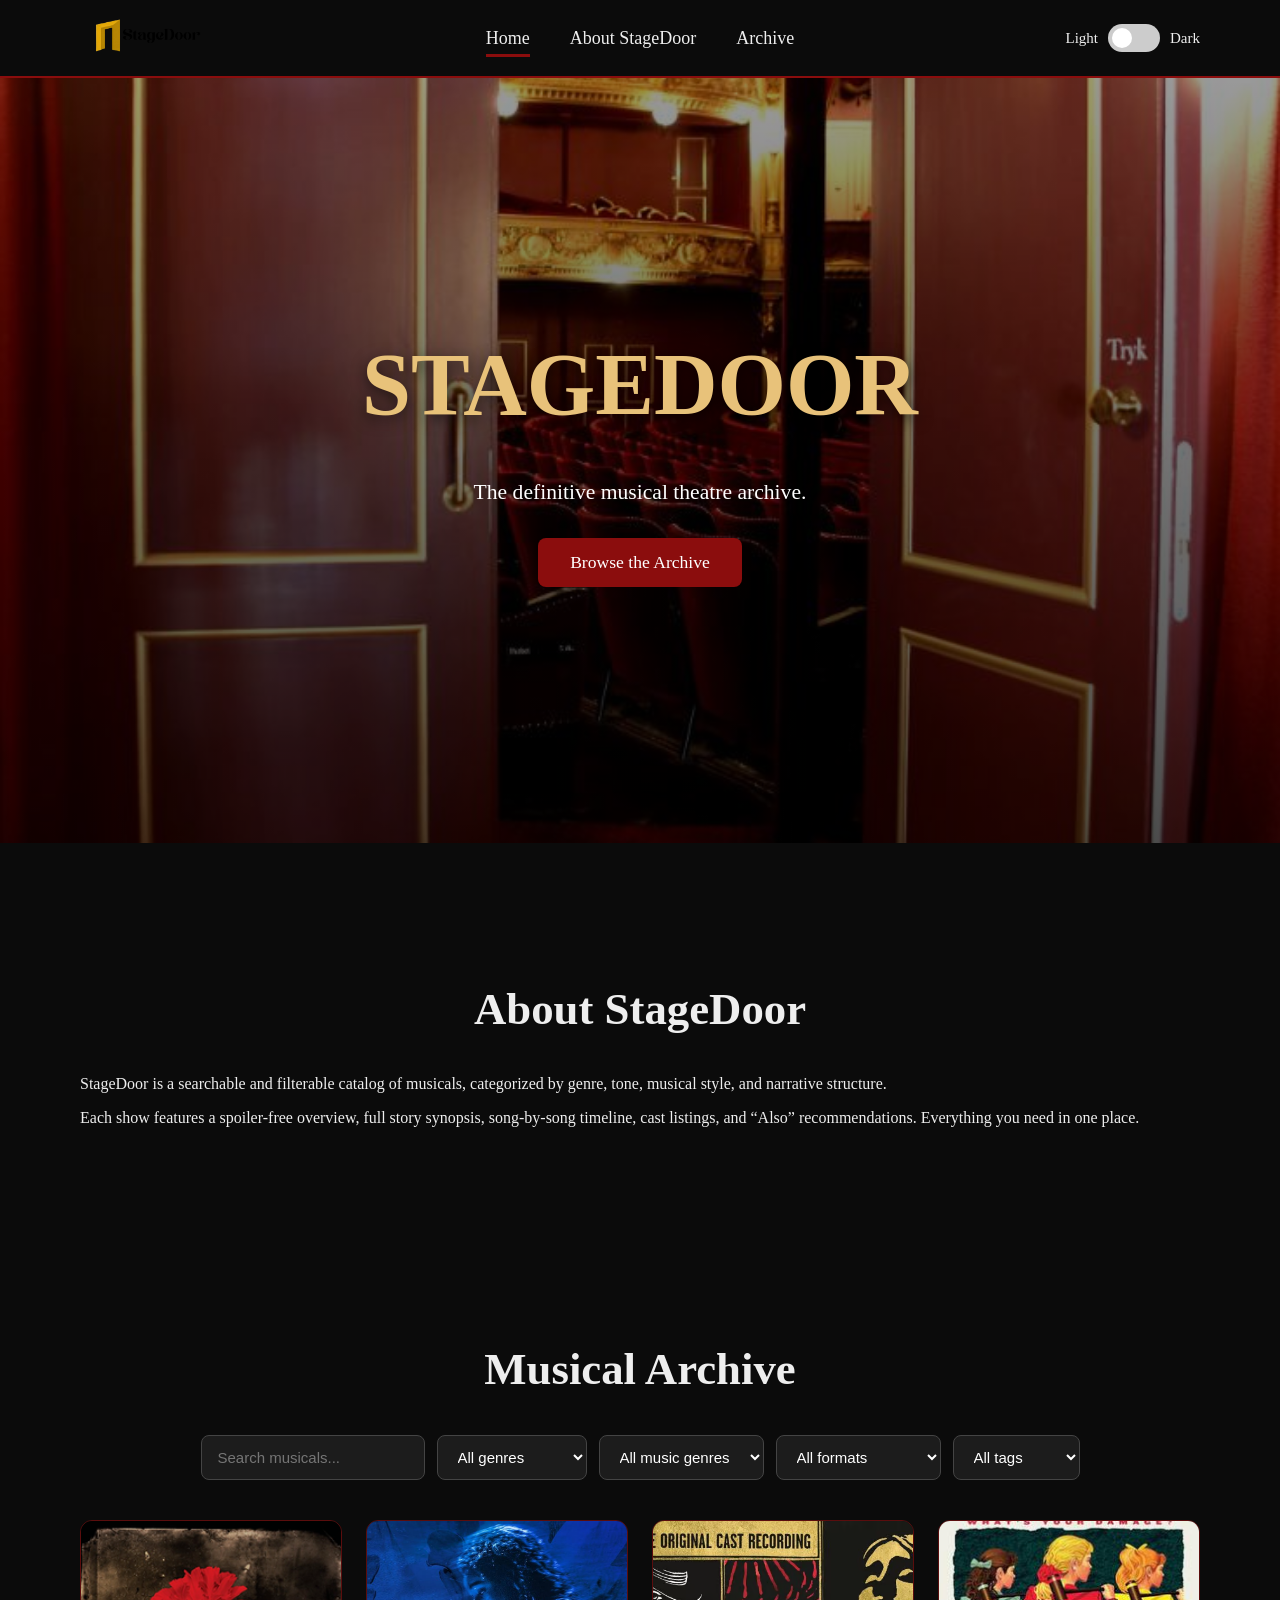
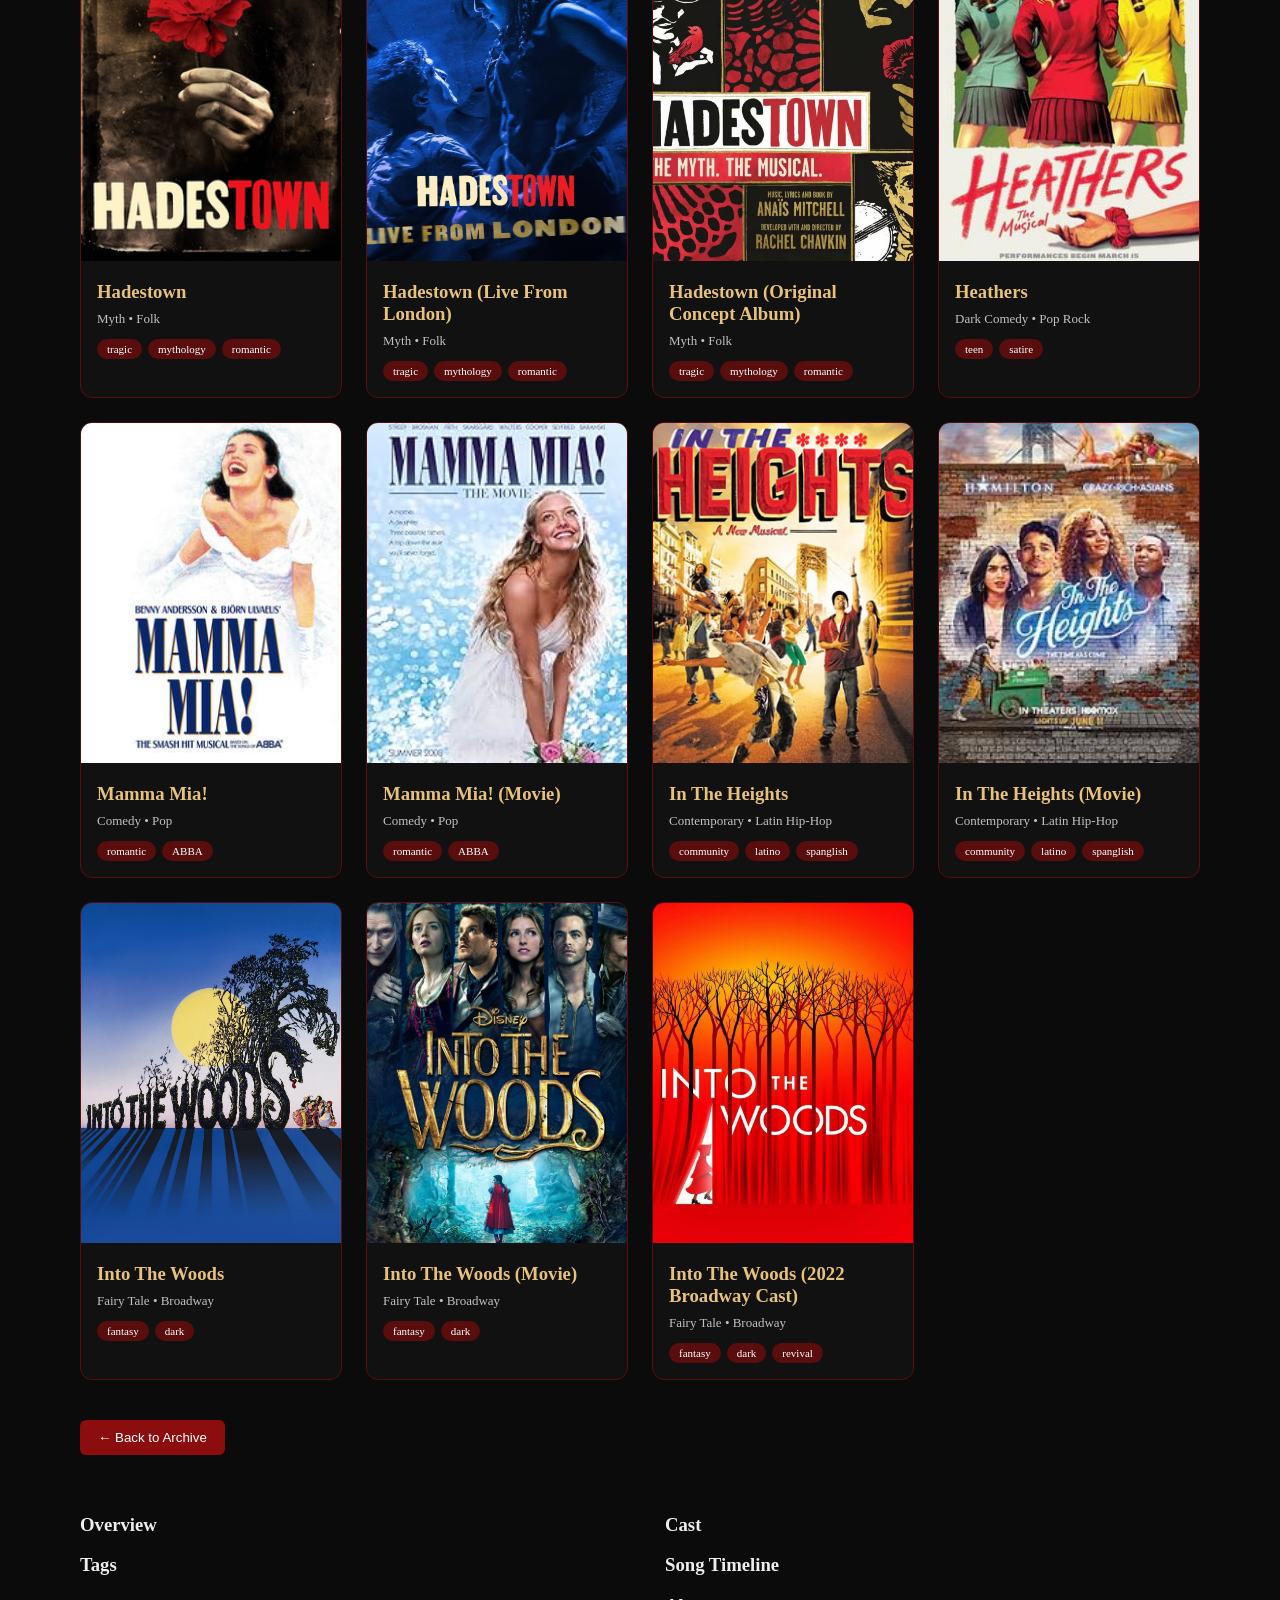
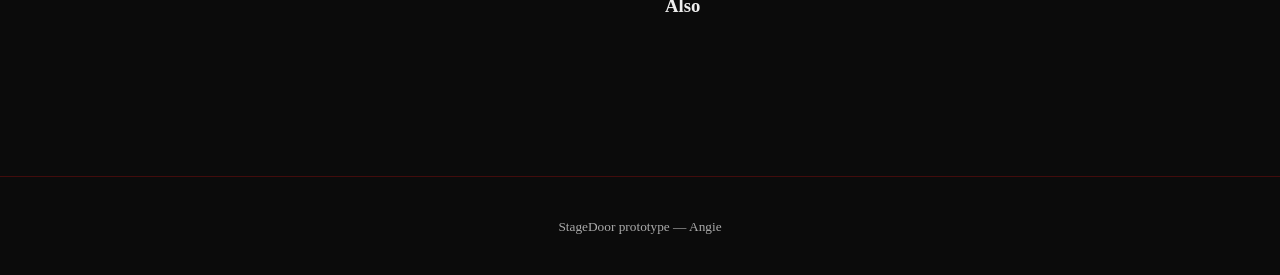
==== index.html @ 5962460b "tweak" ====
<!doctype html>
<html lang="en">
<head>
    <meta charset="utf-8">
    <meta name="viewport" content="width=device-width, initial-scale=1">
    <title>StageDoor</title>
    <link rel="stylesheet" href="style.css">
</head>
<body class="dark">

    <!-- HEADER / NAV -->
    <header class="header">
        <div class="header-content">
            <!-- Logo -->
            <a href="#home" class="logo-link">
                <img src="images/StageDoorLogo.png" alt="StageDoor Logo" class="logo">
            </a>

            <!-- Navigation -->
            <nav class="nav">
                <a href="#home" class="nav-link active">Home</a>
                <a href="#about" class="nav-link">About StageDoor</a>
                <a href="#archive" class="nav-link">Archive</a>
            </nav>

            <!-- Theme Toggle -->
            <div class="theme-toggle">
                <span class="toggle-label">Light</span>
                <label class="switch">
                    <input type="checkbox" id="theme-toggle" aria-label="Toggle dark mode">
                    <span class="slider"></span>
                </label>
                <span class="toggle-label">Dark</span>
            </div>
        </div>
    </header>

    <main>
        <!-- HOME / HERO -->
        <section id="home" class="hero">
            <div class="hero-bg">
                <img src="images/StageDoorImage4.jpg" alt="Theatre entrance" class="hero-image">
                <div class="hero-overlay">
                    <h1 class="hero-title">STAGEDOOR</h1>
                    <p class="hero-subtitle">
                        The definitive musical theatre archive.
                    </p>
                    <a href="#archive" class="btn-primary">Browse the Archive</a>
                </div>
            </div>
        </section>

        <!-- ABOUT -->
        <section id="about" class="about-section">
            <div class="container">
                <h2 class="section-title">About StageDoor</h2>
                <div class="about-content">
                    <p>StageDoor is a searchable and filterable catalog of musicals, categorized by genre, tone, musical style, and narrative structure.</p>
                    <p>Each show features a spoiler-free overview, full story synopsis, song-by-song timeline, cast listings, and “Also” recommendations. Everything you need in one place.</p>
                </div>
            </div>
        </section>

        <!-- ARCHIVE -->
        <section id="archive" class="archive-section">
            <div class="container">
                <h2 class="section-title">Musical Archive</h2>

                <section class="controls">
                    <input id="search" type="search" placeholder="Search musicals...">
                    <select id="genre"><option value="">All genres</option></select>
                    <select id="musicGenre"><option value="">All music genres</option></select>
                    <select id="format"><option value="">All formats</option></select>
                    <select id="tag"><option value="">All tags</option></select>
                </section>

                <div class="catalog-container">
                    <section class="grid" id="grid"></section>

                    <!-- Detail View -->
                    <section class="detail hidden" id="detail">
                        <button id="back" class="back-btn">← Back to Archive</button>
                        <h2 id="d-title"></h2>
                        <p class="tagline" id="d-tagline"></p>

                        <div class="two-col">
                            <div>
                                <h3>Overview</h3>
                                <p id="d-overview"></p>
                                <h3>Tags</h3>
                                <ul id="d-tags" class="tag-list"></ul>
                            </div>
                            <div>
                                <h3>Cast</h3>
                                <ul id="d-cast" class="cast-list"></ul>
                                <h3>Song Timeline</h3>
                                <ol id="d-songs" class="song-list"></ol>
                                <h3>Also</h3>
                                <div id="also" class="also"></div>
                            </div>
                        </div>
                    </section>
                </div>
            </div>
        </section>
    </main>

    <footer class="footer">
        <div class="container">
            <small>StageDoor prototype — Angie</small>
        </div>
    </footer>

    <script src="app.js"></script>
</body>
</html>
---- style.css ----
* {
  box-sizing: border-box;
}

body {
  margin: 0;
  font-family: Georgia, serif;
  transition: background 0.4s ease, color 0.4s ease;
}

/* ===================== THEMES ===================== */
body.dark {
  background: #0b0b0b;
  color: #eee;
}

body.light {
  background: #efe7c9;     /* your pale yellow */
  color: #111;
}

/* ===================== HEADER ===================== */
.header {
  position: sticky;
  top: 0;
  z-index: 1000;
  background: inherit;
  border-bottom: 2px solid #8b0d0d;
}

.header-content {
  max-width: 1200px;
  margin: 0 auto;
  padding: 15px 40px;
  display: flex;
  align-items: center;
  justify-content: space-between;
}

.logo {
  height: 42px;
  width: auto;
}

.nav {
  display: flex;
  gap: 40px;
}

.nav-link {
  text-decoration: none;
  color: inherit;
  font-size: 18px;
  position: relative;
  padding: 8px 0;
}

.nav-link.active::after {
  content: "";
  position: absolute;
  left: 0;
  bottom: 0;
  width: 100%;
  height: 3px;
  background: #8b0d0d;   /* red accent */
}

.theme-toggle {
  display: flex;
  align-items: center;
  gap: 10px;
  font-size: 15px;
}

.switch {
  position: relative;
  display: inline-block;
  width: 52px;
  height: 28px;
}

.switch input {
  opacity: 0;
  width: 0;
  height: 0;
}

.slider {
  position: absolute;
  cursor: pointer;
  top: 0;
  left: 0;
  right: 0;
  bottom: 0;
  background: #ccc;
  transition: .4s;
  border-radius: 34px;
}

.slider:before {
  position: absolute;
  content: "";
  height: 20px;
  width: 20px;
  left: 4px;
  bottom: 4px;
  background: white;
  transition: .4s;
  border-radius: 50%;
}

input:checked + .slider {
  background: #8b0d0d;
}

input:checked + .slider:before {
  transform: translateX(24px);
}

/* ===================== HERO ===================== */
.hero {
  position: relative;
  height: 85vh;
  min-height: 600px;
  overflow: hidden;
}

.hero-bg {
  position: absolute;
  inset: 0;
}

.hero-image {
  width: 100%;
  height: 100%;
  object-fit: cover;
}

.hero-overlay {
  position: absolute;
  inset: 0;
  background: linear-gradient(rgba(0,0,0,0.4), rgba(0,0,0,0.7));
  display: flex;
  flex-direction: column;
  justify-content: center;
  align-items: center;
  text-align: center;
  color: white;
  padding: 0 20px;
}

.hero-title {
  font-size: 5.5rem;
  margin: 0 0 20px 0;
  color: #e8c27a;
  text-shadow: 0 4px 15px rgba(0,0,0,0.6);
}

.hero-subtitle {
  font-size: 1.35rem;
  max-width: 700px;
  line-height: 1.5;
  margin-bottom: 30px;
}

.btn-primary {
  background: #8b0d0d;
  color: white;
  padding: 14px 32px;
  border-radius: 8px;
  text-decoration: none;
  font-size: 1.1rem;
  transition: all 0.3s;
}

.btn-primary:hover {
  background: #b81a1a;
  transform: translateY(-3px);
}

/* ===================== SECTIONS ===================== */
.container {
  max-width: 1200px;
  margin: 0 auto;
  padding: 0 40px;
}

.section-title {
  font-size: 2.8rem;
  margin: 60px 0 40px;
  text-align: center;
  color: inherit;
}

.about-section {
  padding: 80px 0;
  background: inherit;
}

.archive-section {
  padding: 60px 0;
}

/* Controls */
.controls {
  display: flex;
  flex-wrap: wrap;
  gap: 12px;
  margin-bottom: 40px;
  justify-content: center;
}

.controls input,
.controls select {
  padding: 12px 16px;
  border-radius: 8px;
  border: 1px solid #555;
  font-size: 15px;
}

body.light .controls input,
body.light .controls select {
  background: white;
  color: black;
  border-color: #aaa;
}

body.dark .controls input,
body.dark .controls select {
  background: #1c1c1c;
  color: white;
  border-color: #444;
}

/* Grid & Cards */
.grid {
  display: grid;
  grid-template-columns: repeat(auto-fill, minmax(260px, 1fr));
  gap: 24px;
}

.card {
  background: #111;
  border-radius: 12px;
  overflow: hidden;
  cursor: pointer;
  transition: transform 0.25s, box-shadow 0.25s;
  border: 1px solid #5a0d0d;
}

body.light .card {
  background: white;
  border-color: #d4c4a0;
}

.card:hover {
  transform: translateY(-8px);
  box-shadow: 0 12px 30px rgba(0,0,0,0.3);
}

.poster {
  width: 100%;
  height: 340px;
  object-fit: cover;
}

.cardinfo {
  padding: 16px;
}

.cardinfo h3 {
  margin: 0 0 8px 0;
  color: inherit;
}

body.dark .cardinfo h3 { color: #e8c27a; }
body.light .cardinfo h3 { color: #8b0d0d; }

.meta {
  font-size: 13px;
  opacity: 0.8;
  margin: 0 0 12px 0;
}

.pillrow {
  display: flex;
  flex-wrap: wrap;
  gap: 6px;
}

.pill {
  font-size: 11px;
  padding: 4px 10px;
  border-radius: 999px;
  background: #5a0d0d;
  color: #fff;
}

/* Detail View */
.detail {
  margin-top: 40px;
}

.back-btn {
  background: #8b0d0d;
  color: white;
  border: none;
  padding: 10px 18px;
  border-radius: 6px;
  cursor: pointer;
  margin-bottom: 20px;
}

.two-col {
  display: grid;
  grid-template-columns: 1fr 1fr;
  gap: 50px;
}

.tag-list, .cast-list, .song-list {
  padding-left: 20px;
}

.also {
  display: flex;
  flex-wrap: wrap;
  gap: 20px;
  margin-top: 15px;
}

.alsoCard {
  width: 140px;
  text-align: center;
  cursor: pointer;
}

.alsoCard img {
  width: 100%;
  height: 200px;
  object-fit: cover;
  border-radius: 8px;
  border: 2px solid #8b0d0d;
}

/* Footer */
.footer {
  text-align: center;
  padding: 40px 20px;
  opacity: 0.7;
  border-top: 1px solid #5a0d0d;
  margin-top: 80px;
}

@media (max-width: 900px) {
  .two-col { grid-template-columns: 1fr; }
  .hero-title { font-size: 3.8rem; }
}
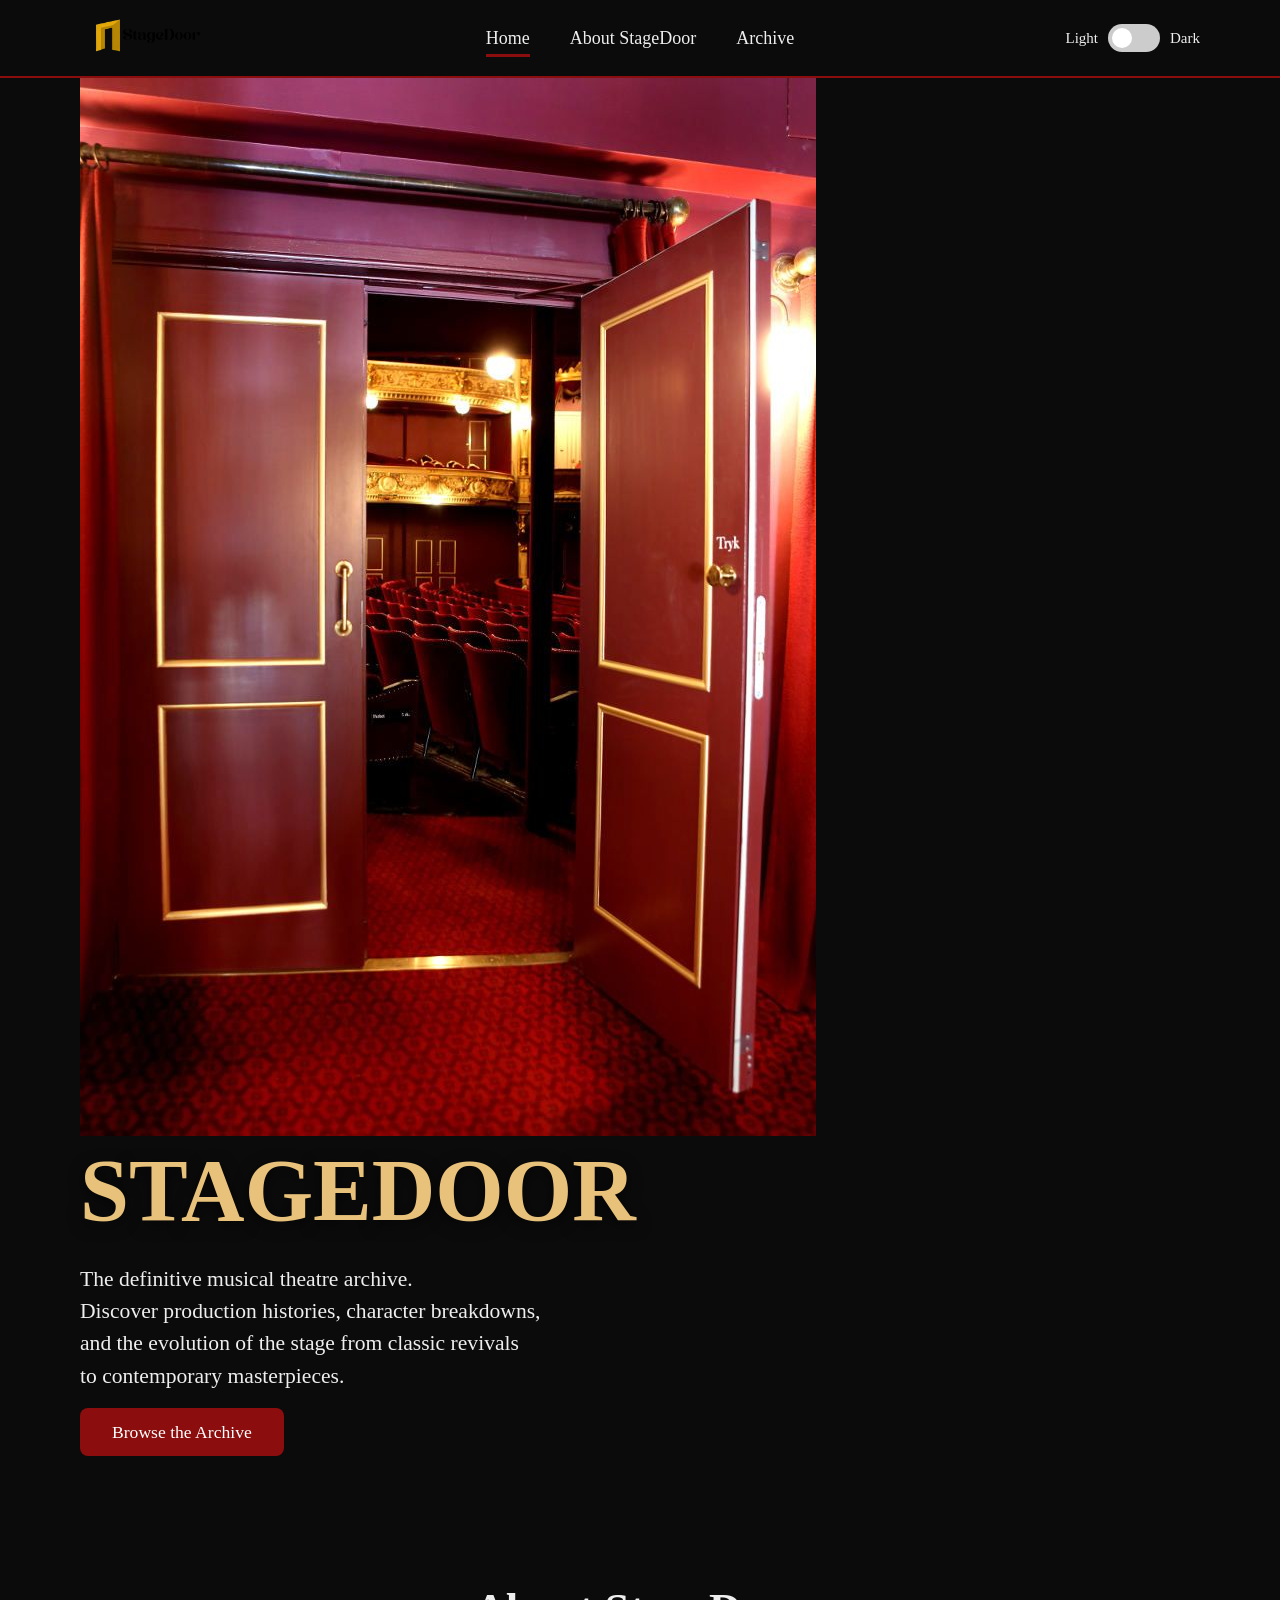
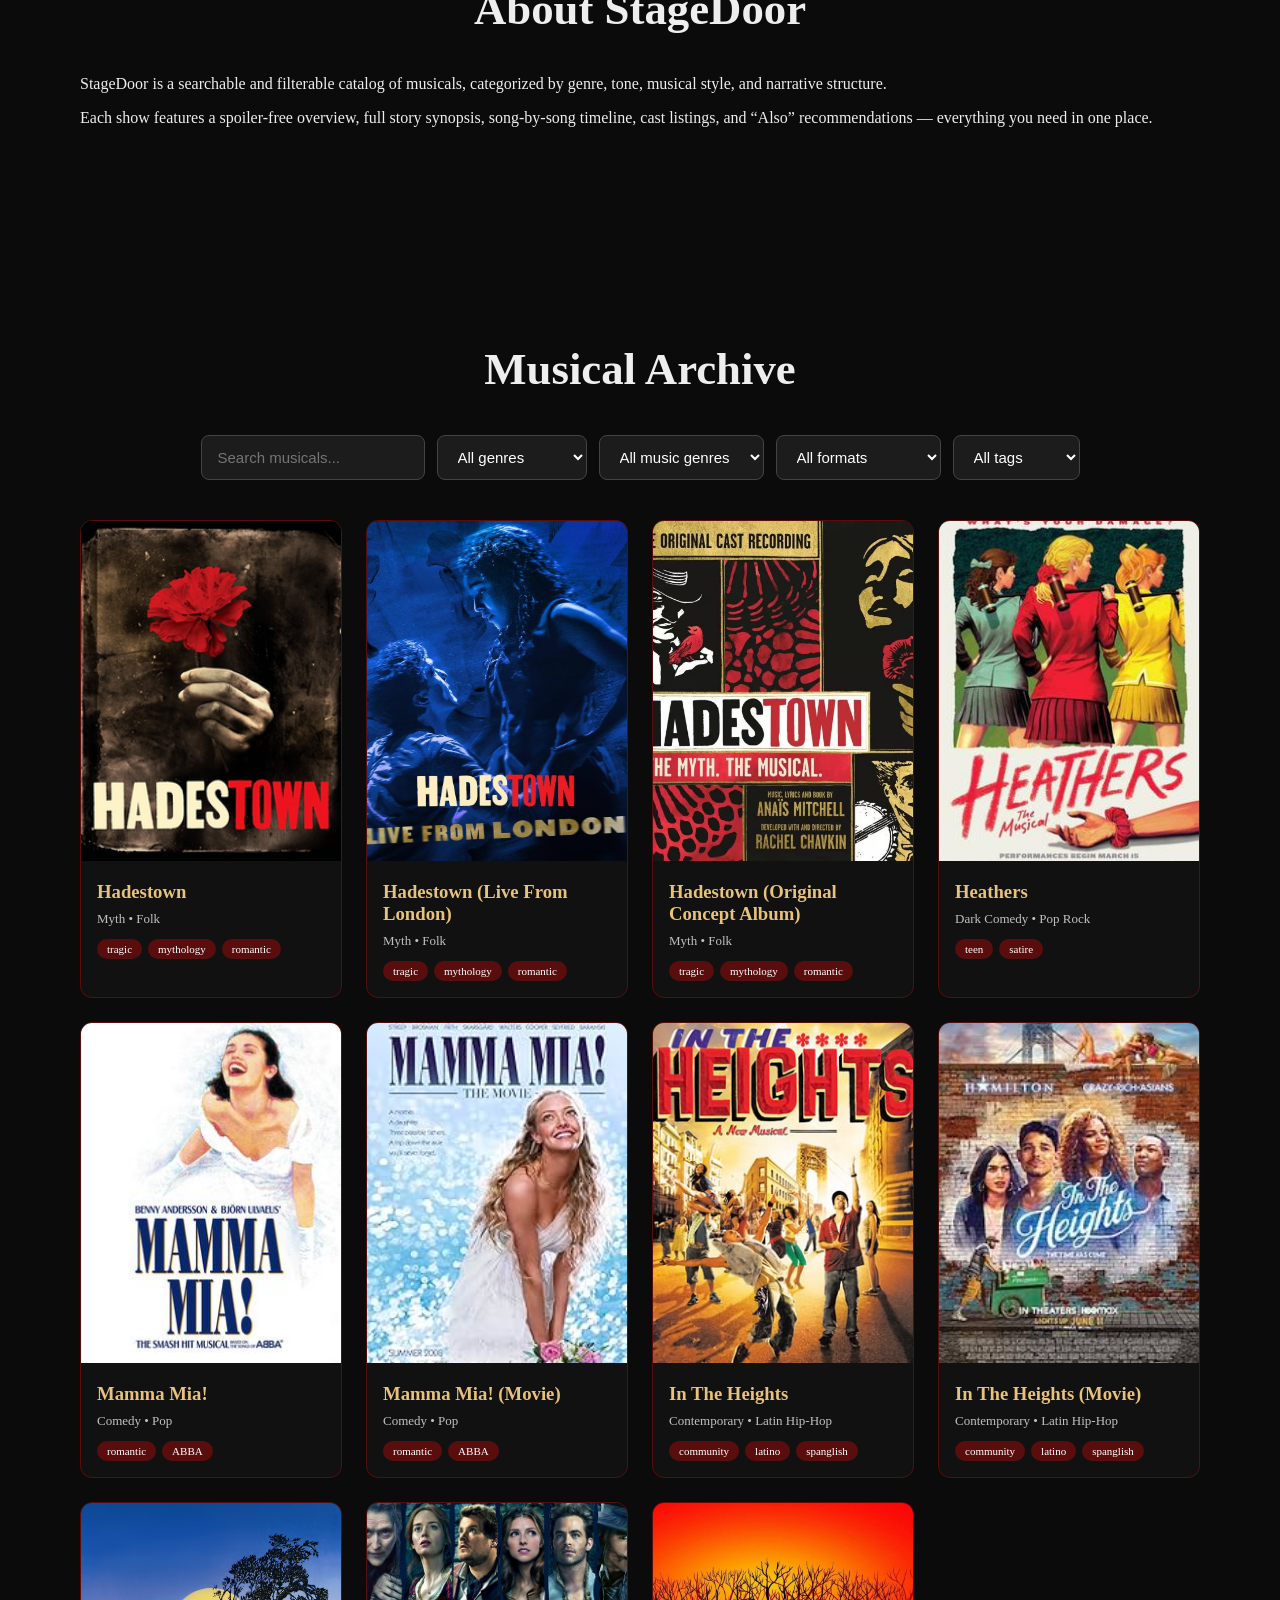
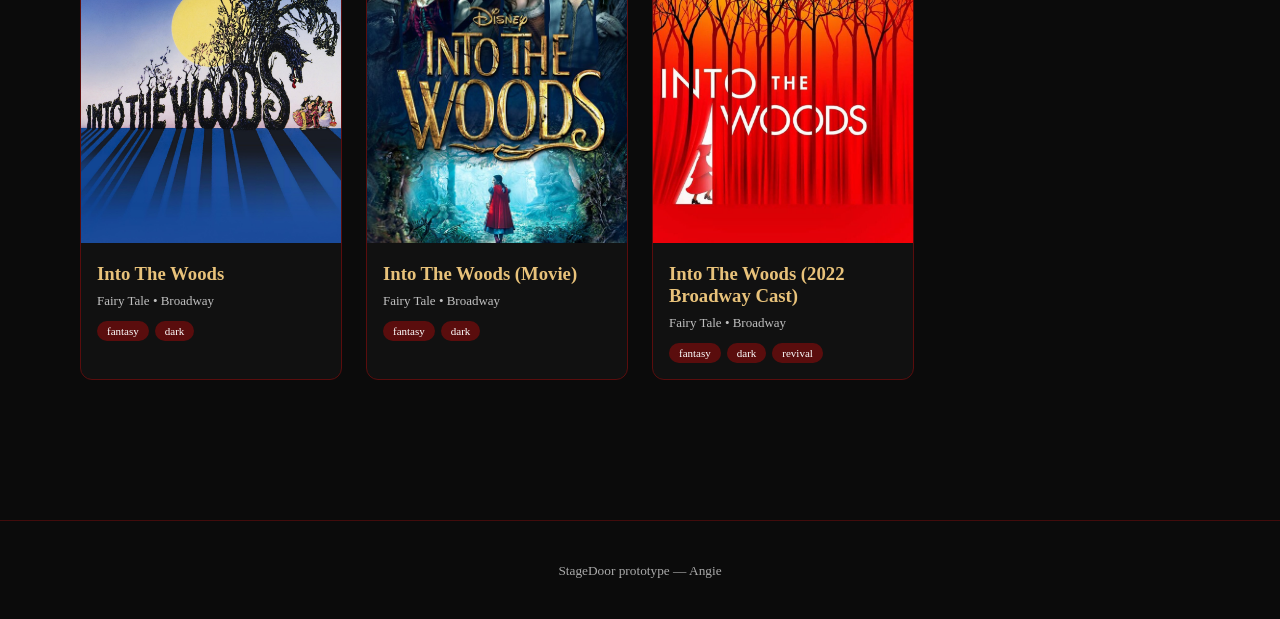
==== commit d35920a9: "fixed index by making the detail page a separate file rather than imbedded" ====
--- a/index.html
+++ b/index.html
@@ -8,26 +8,23 @@
 </head>
 <body class="dark">
 
-    <!-- HEADER / NAV -->
+    <!-- HEADER -->
     <header class="header">
         <div class="header-content">
-            <!-- Logo -->
-            <a href="#home" class="logo-link">
+            <a href="index.html" class="logo-link">
                 <img src="images/StageDoorLogo.png" alt="StageDoor Logo" class="logo">
             </a>
 
-            <!-- Navigation -->
             <nav class="nav">
-                <a href="#home" class="nav-link active">Home</a>
+                <a href="index.html" class="nav-link active">Home</a>
                 <a href="#about" class="nav-link">About StageDoor</a>
                 <a href="#archive" class="nav-link">Archive</a>
             </nav>
 
-            <!-- Theme Toggle -->
             <div class="theme-toggle">
                 <span class="toggle-label">Light</span>
                 <label class="switch">
-                    <input type="checkbox" id="theme-toggle" aria-label="Toggle dark mode">
+                    <input type="checkbox" id="theme-toggle">
                     <span class="slider"></span>
                 </label>
                 <span class="toggle-label">Dark</span>
@@ -36,14 +33,22 @@
     </header>
 
     <main>
-        <!-- HOME / HERO -->
-        <section id="home" class="hero">
-            <div class="hero-bg">
-                <img src="images/StageDoorImage4.jpg" alt="Theatre entrance" class="hero-image">
-                <div class="hero-overlay">
+        <!-- HOME - Side-by-side like your screenshot -->
+        <section id="home" class="home-section">
+            <div class="container home-grid">
+                <!-- Left: Image -->
+                <div class="home-image">
+                    <img src="images/StageDoorImage4.jpg" alt="Theatre entrance">
+                </div>
+
+                <!-- Right: Text -->
+                <div class="home-text">
                     <h1 class="hero-title">STAGEDOOR</h1>
                     <p class="hero-subtitle">
-                        The definitive musical theatre archive.
+                        The definitive musical theatre archive.<br>
+                        Discover production histories, character breakdowns,<br>
+                        and the evolution of the stage from classic revivals<br>
+                        to contemporary masterpieces.
                     </p>
                     <a href="#archive" class="btn-primary">Browse the Archive</a>
                 </div>
@@ -56,7 +61,7 @@
                 <h2 class="section-title">About StageDoor</h2>
                 <div class="about-content">
                     <p>StageDoor is a searchable and filterable catalog of musicals, categorized by genre, tone, musical style, and narrative structure.</p>
-                    <p>Each show features a spoiler-free overview, full story synopsis, song-by-song timeline, cast listings, and “Also” recommendations. Everything you need in one place.</p>
+                    <p>Each show features a spoiler-free overview, full story synopsis, song-by-song timeline, cast listings, and “Also” recommendations — everything you need in one place.</p>
                 </div>
             </div>
         </section>
@@ -74,33 +79,7 @@
                     <select id="tag"><option value="">All tags</option></select>
                 </section>
 
-                <div class="catalog-container">
-                    <section class="grid" id="grid"></section>
-
-                    <!-- Detail View -->
-                    <section class="detail hidden" id="detail">
-                        <button id="back" class="back-btn">← Back to Archive</button>
-                        <h2 id="d-title"></h2>
-                        <p class="tagline" id="d-tagline"></p>
-
-                        <div class="two-col">
-                            <div>
-                                <h3>Overview</h3>
-                                <p id="d-overview"></p>
-                                <h3>Tags</h3>
-                                <ul id="d-tags" class="tag-list"></ul>
-                            </div>
-                            <div>
-                                <h3>Cast</h3>
-                                <ul id="d-cast" class="cast-list"></ul>
-                                <h3>Song Timeline</h3>
-                                <ol id="d-songs" class="song-list"></ol>
-                                <h3>Also</h3>
-                                <div id="also" class="also"></div>
-                            </div>
-                        </div>
-                    </section>
-                </div>
+                <section class="grid" id="grid"></section>
             </div>
         </section>
     </main>
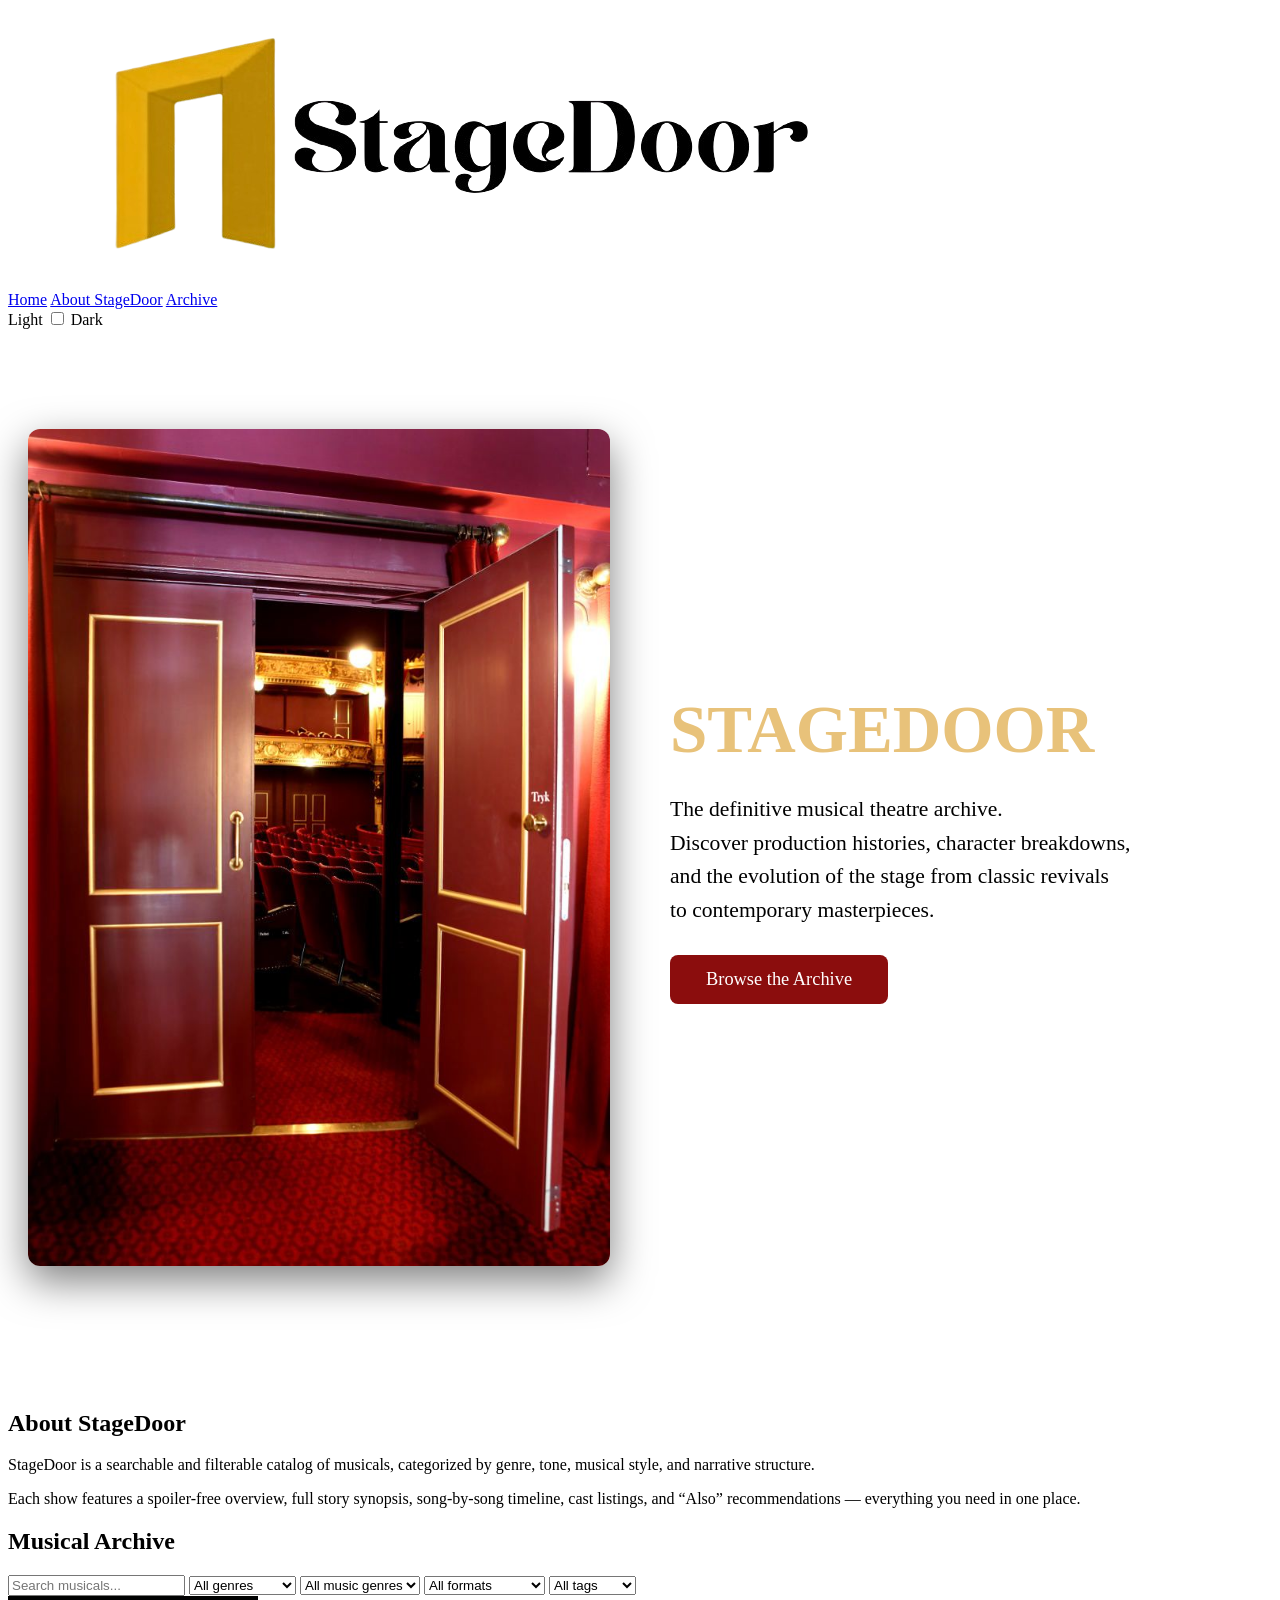
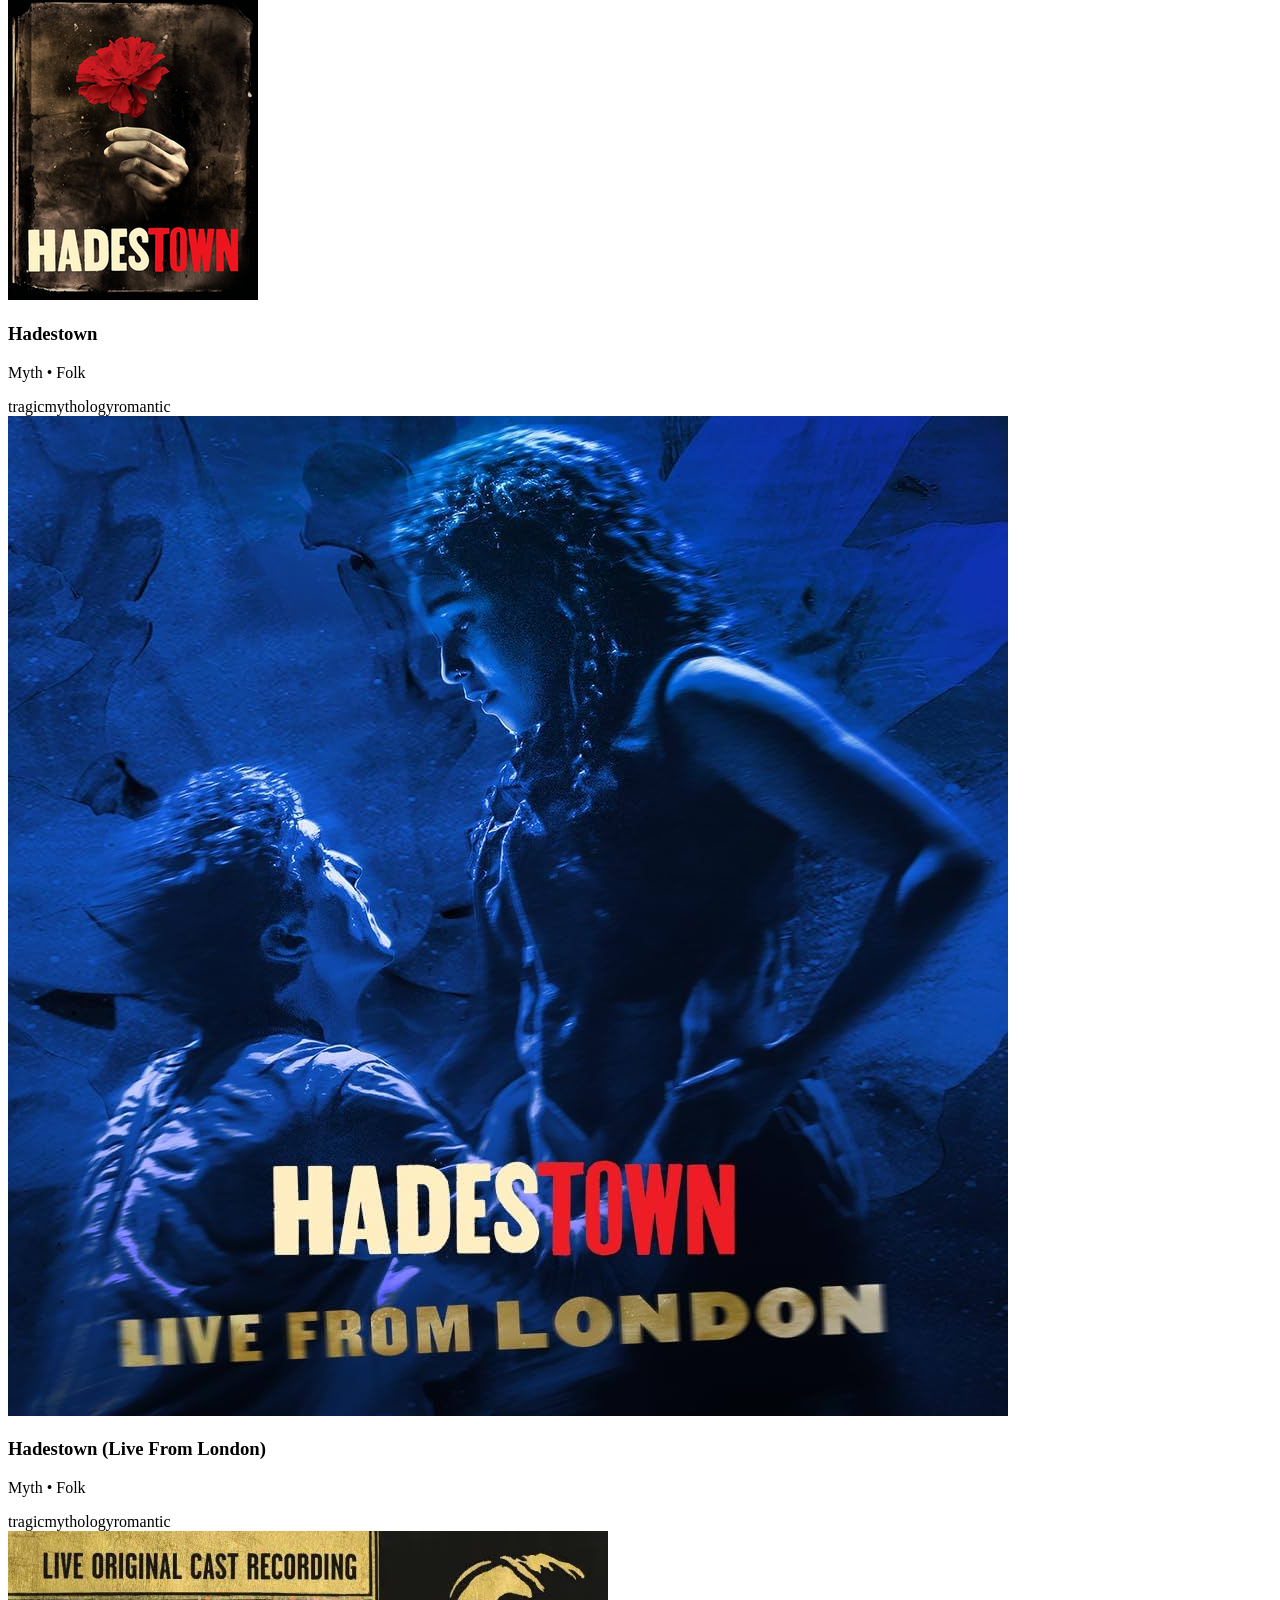
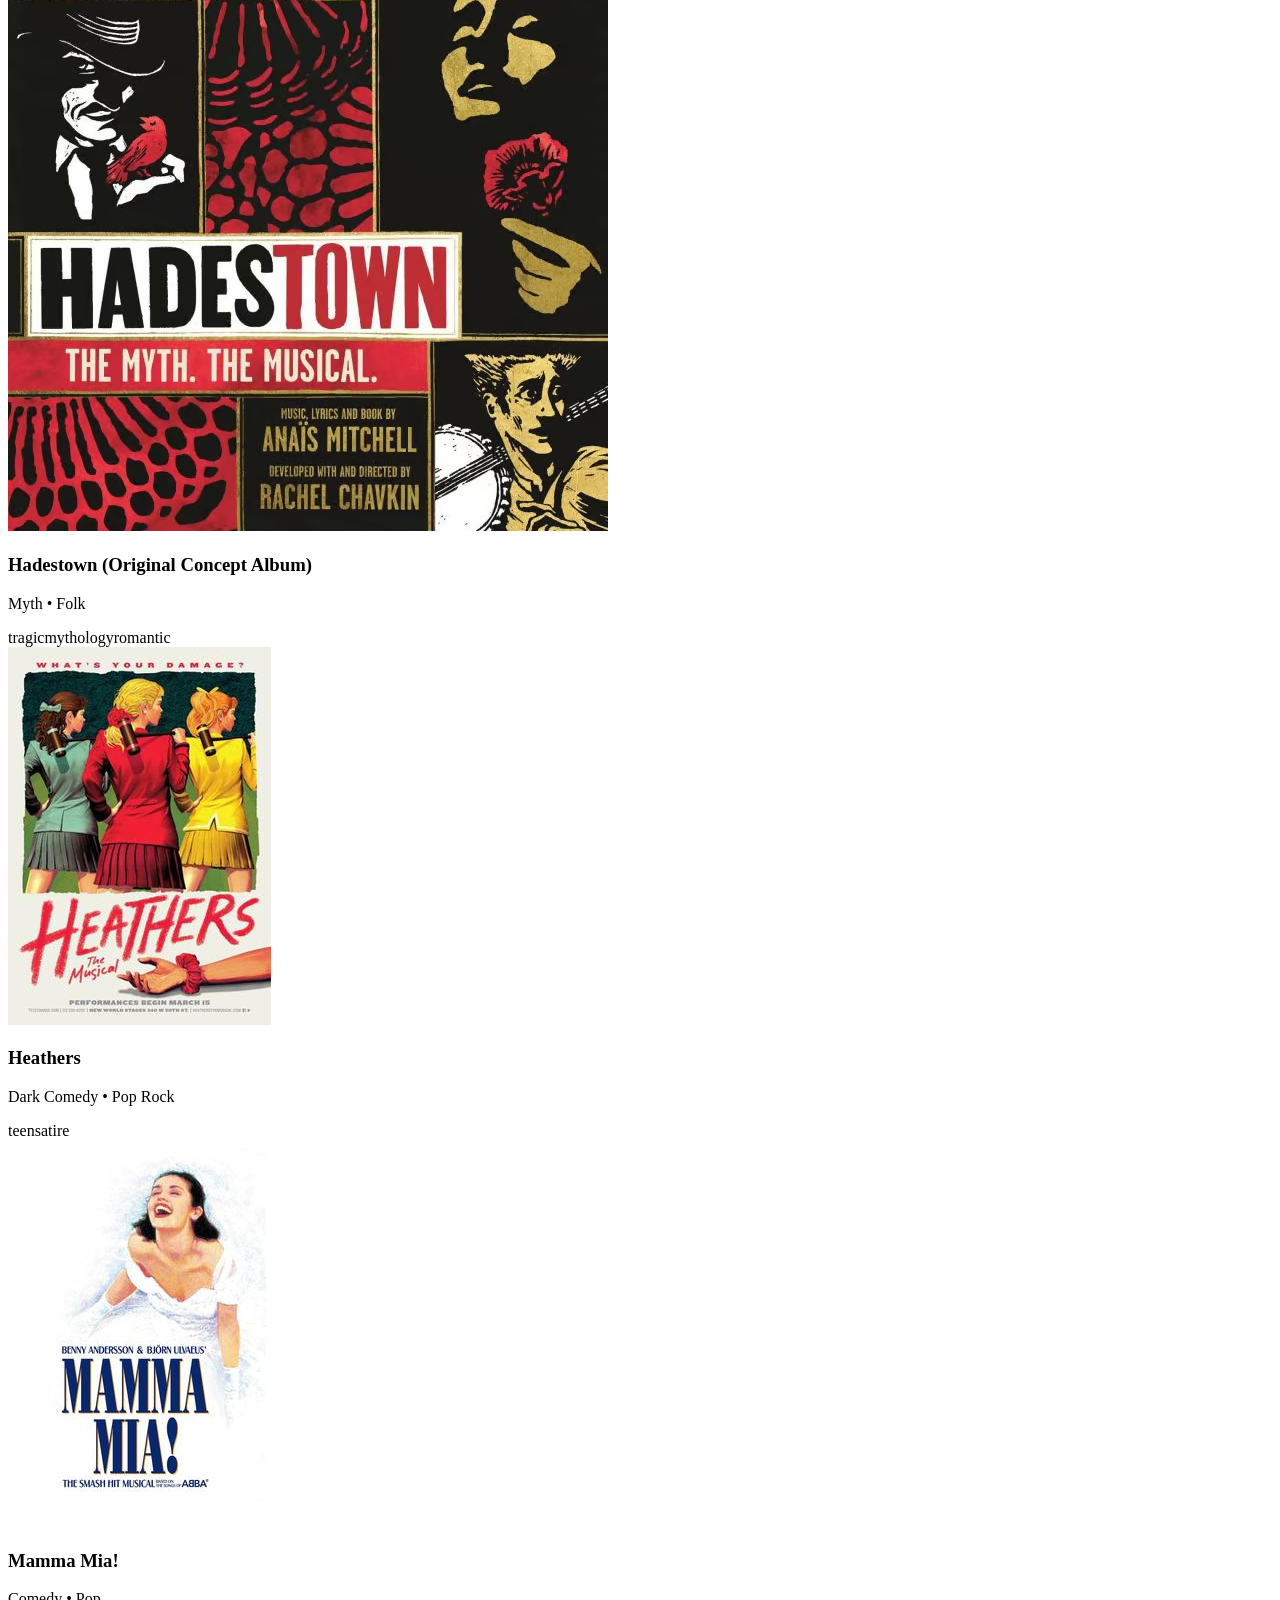
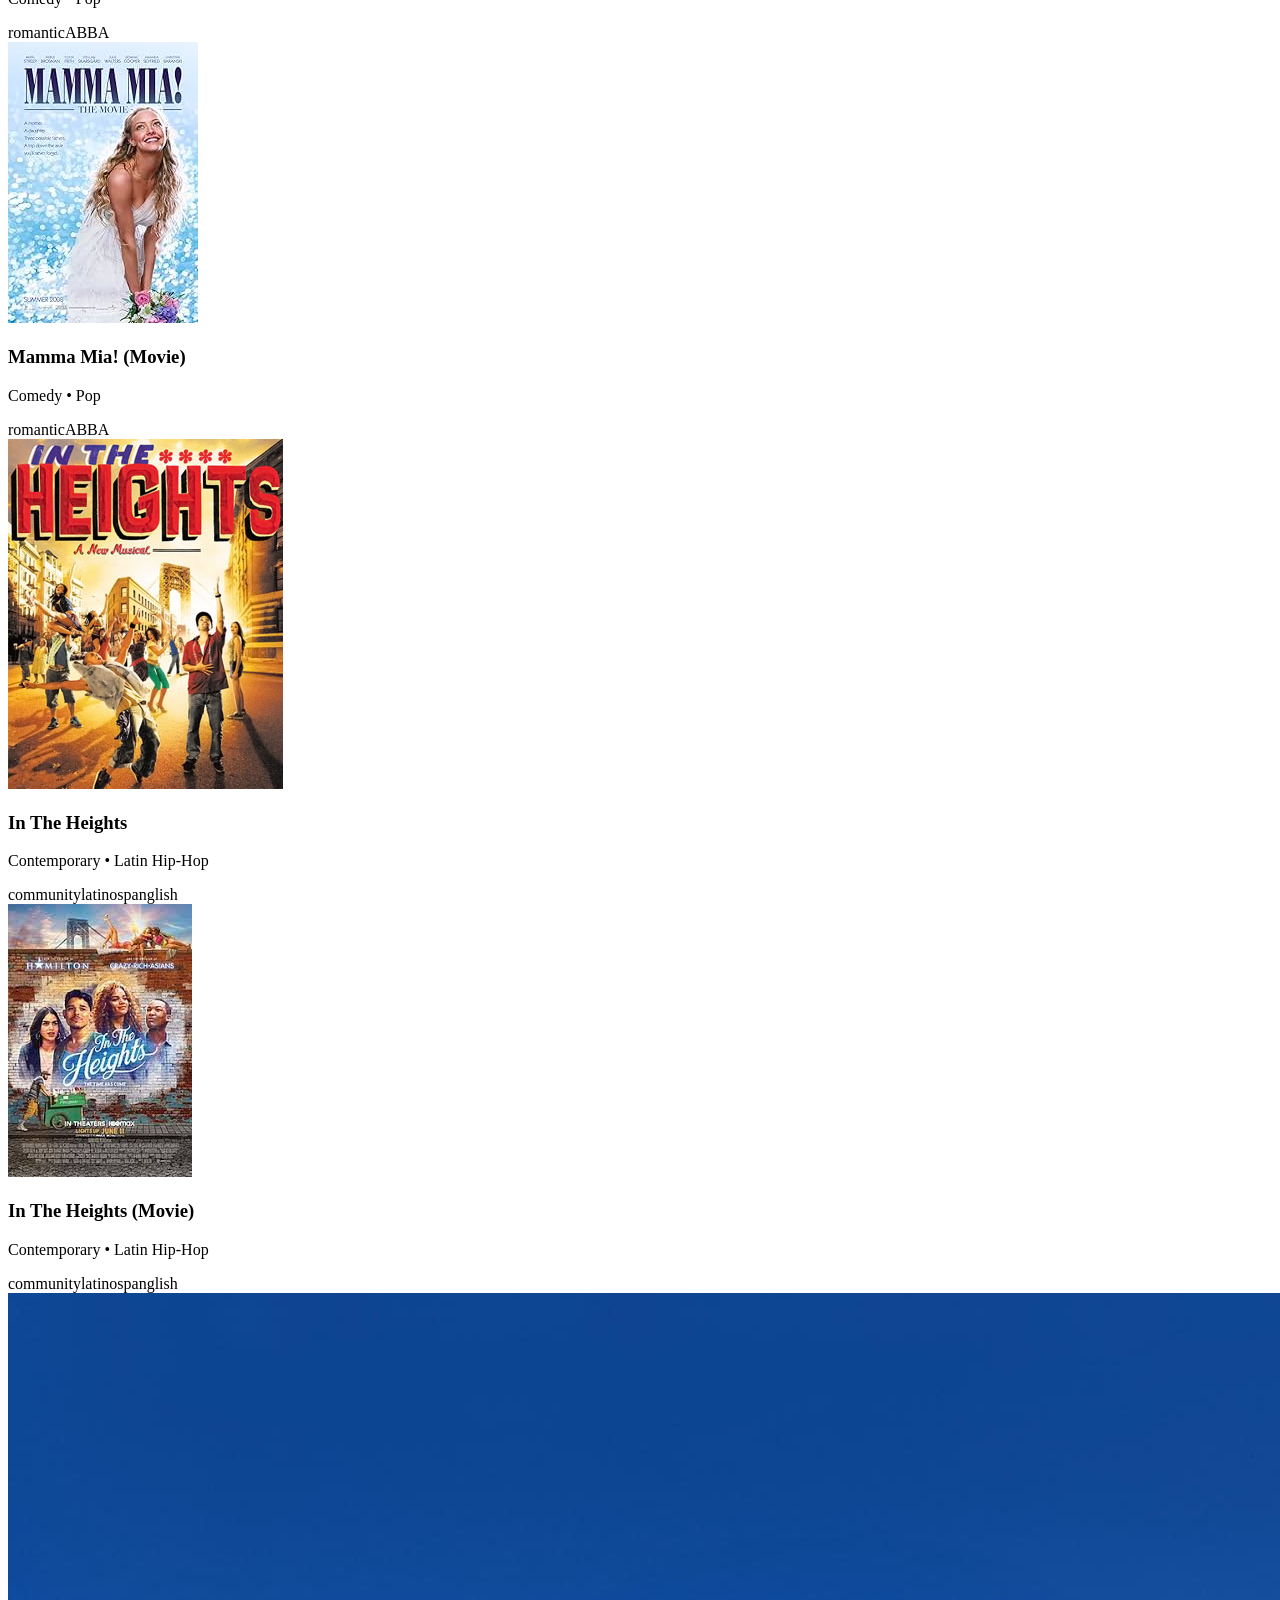
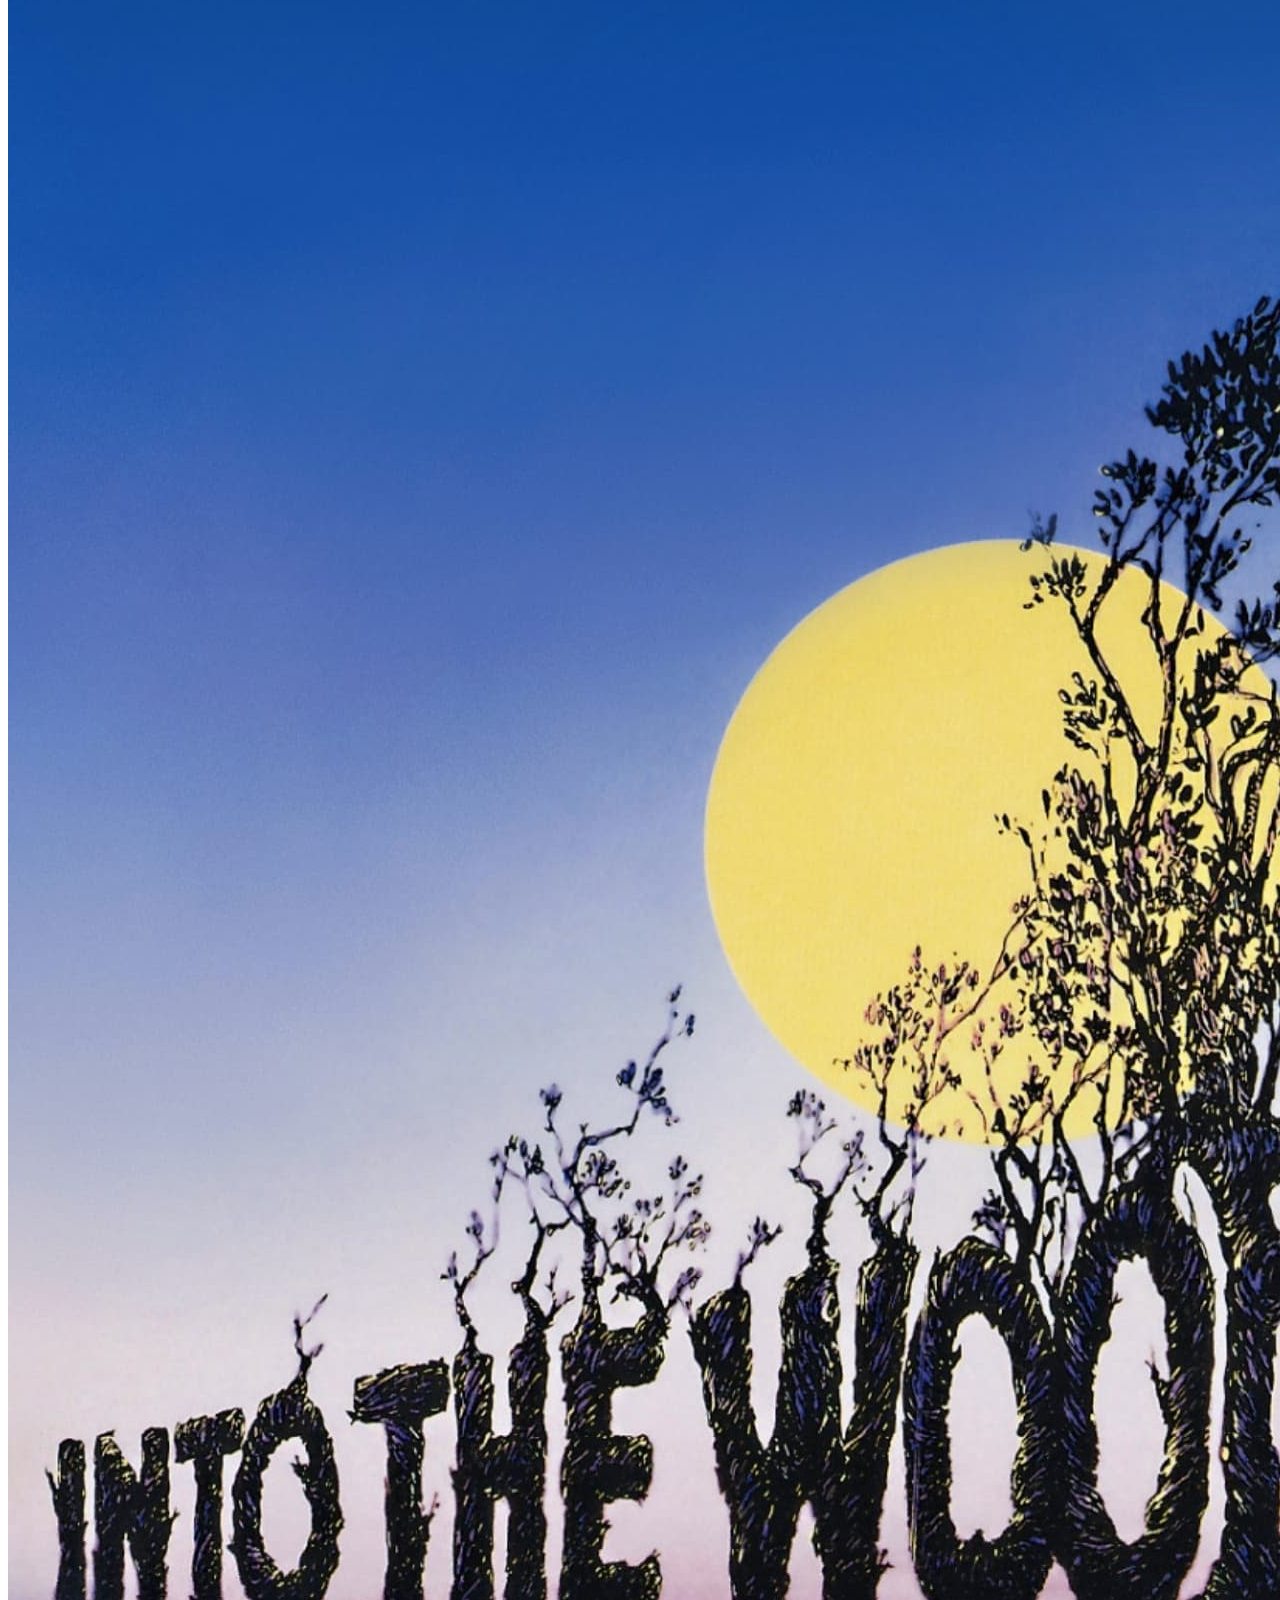
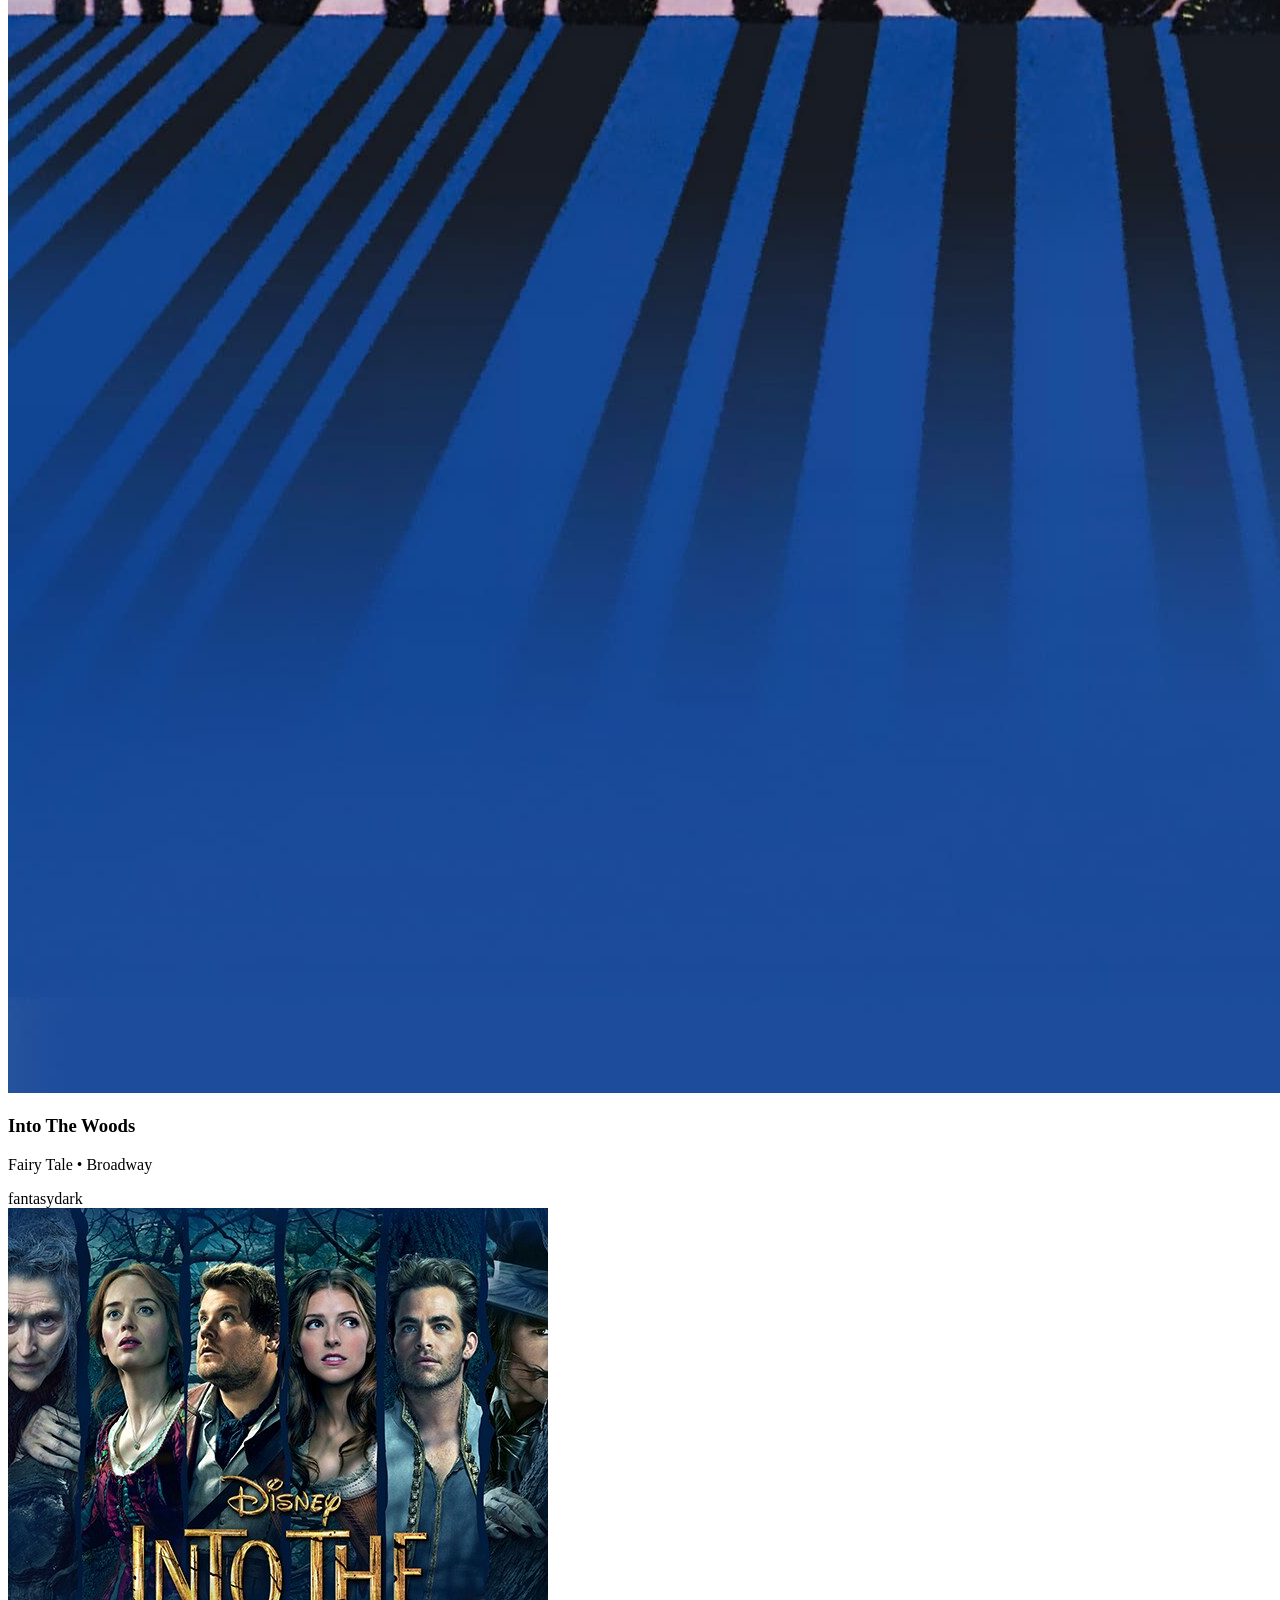
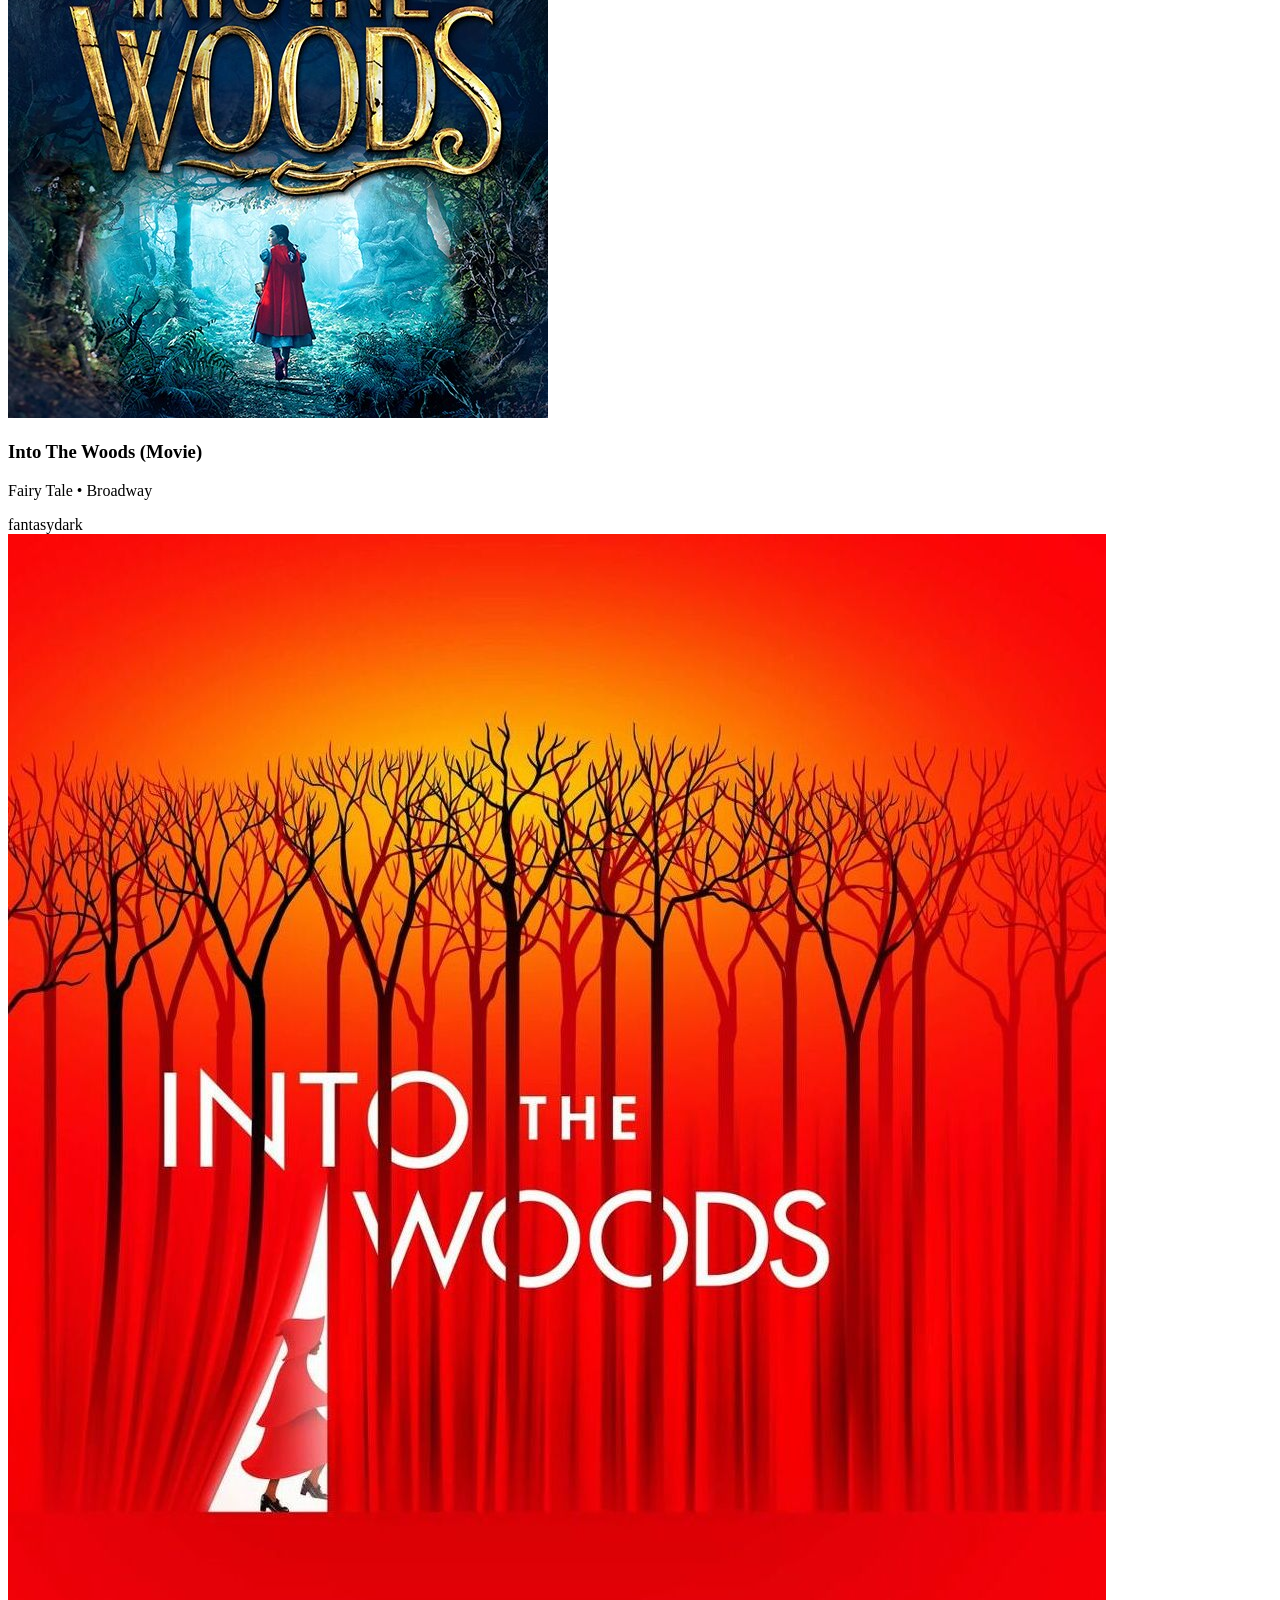
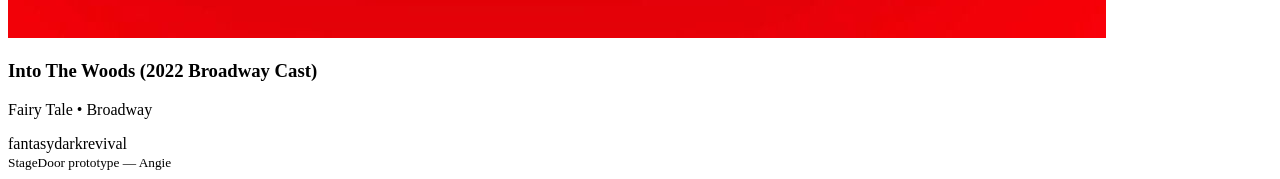
==== commit e7a7bc0d: "more fixes" ====
--- a/index.html
+++ b/index.html
@@ -33,7 +33,7 @@
     </header>
 
     <main>
-        <!-- HOME - Side-by-side like your screenshot -->
+        <!-- HOME -->
         <section id="home" class="home-section">
             <div class="container home-grid">
                 <!-- Left: Image -->
--- a/style.css
+++ b/style.css
@@ -1,176 +1,66 @@
-* {
-  box-sizing: border-box;
+/* HOME */
+.home-section {
+  padding: 100px 0 120px;
+  background: inherit;
 }
 
-body {
-  margin: 0;
-  font-family: Georgia, serif;
-  transition: background 0.4s ease, color 0.4s ease;
+.home-grid {
+  display: grid;
+  grid-template-columns: 1fr 1fr;
+  gap: 60px;
+  align-items: center;
+  max-width: 1200px;
+  margin: 0 auto;
+  padding: 0 40px;
 }
 
-/* ===================== THEMES ===================== */
-body.dark {
-  background: #0b0b0b;
-  color: #eee;
+.home-image {
+  margin-left: -20px;   /* pulls image closer to left edge */
 }
 
-body.light {
-  background: #efe7c9;     /* your pale yellow */
-  color: #111;
+.home-image img {
+  width: 100%;
+  border-radius: 12px;
+  box-shadow: 0 15px 40px rgba(0,0,0,0.5);
 }
 
-/* ===================== HEADER ===================== */
-.header {
-  position: sticky;
-  top: 0;
-  z-index: 1000;
-  background: inherit;
-  border-bottom: 2px solid #8b0d0d;
-}
-
-.header-content {
-  max-width: 1200px;
-  margin: 0 auto;
-  padding: 15px 40px;
-  display: flex;
-  align-items: center;
-  justify-content: space-between;
-}
-
-.logo {
-  height: 42px;
-  width: auto;
-}
-
-.nav {
-  display: flex;
-  gap: 40px;
-}
-
-.nav-link {
-  text-decoration: none;
-  color: inherit;
-  font-size: 18px;
-  position: relative;
-  padding: 8px 0;
-}
-
-.nav-link.active::after {
-  content: "";
-  position: absolute;
-  left: 0;
-  bottom: 0;
-  width: 100%;
-  height: 3px;
-  background: #8b0d0d;   /* red accent */
-}
-
-.theme-toggle {
-  display: flex;
-  align-items: center;
-  gap: 10px;
-  font-size: 15px;
-}
-
-.switch {
-  position: relative;
-  display: inline-block;
-  width: 52px;
-  height: 28px;
-}
-
-.switch input {
-  opacity: 0;
-  width: 0;
-  height: 0;
-}
-
-.slider {
-  position: absolute;
-  cursor: pointer;
-  top: 0;
-  left: 0;
-  right: 0;
-  bottom: 0;
-  background: #ccc;
-  transition: .4s;
-  border-radius: 34px;
-}
-
-.slider:before {
-  position: absolute;
-  content: "";
-  height: 20px;
-  width: 20px;
-  left: 4px;
-  bottom: 4px;
-  background: white;
-  transition: .4s;
-  border-radius: 50%;
-}
-
-input:checked + .slider {
-  background: #8b0d0d;
-}
-
-input:checked + .slider:before {
-  transform: translateX(24px);
-}
-
-/* ===================== HERO ===================== */
-.hero {
-  position: relative;
-  height: 85vh;
-  min-height: 600px;
-  overflow: hidden;
-}
-
-.hero-bg {
-  position: absolute;
-  inset: 0;
-}
-
-.hero-image {
-  width: 100%;
-  height: 100%;
-  object-fit: cover;
-}
-
-.hero-overlay {
-  position: absolute;
-  inset: 0;
-  background: linear-gradient(rgba(0,0,0,0.4), rgba(0,0,0,0.7));
+.home-text {
   display: flex;
   flex-direction: column;
   justify-content: center;
-  align-items: center;
-  text-align: center;
-  color: white;
-  padding: 0 20px;
+  gap: 28px;
 }
 
 .hero-title {
-  font-size: 5.5rem;
-  margin: 0 0 20px 0;
-  color: #e8c27a;
-  text-shadow: 0 4px 15px rgba(0,0,0,0.6);
+  font-size: 4.2rem;     
+  margin: 0;
+  line-height: 1.05;
+  font-weight: bold;
+}
+
+body.dark .hero-title {
+  color: #e8c27a;        /* gold in dark mode */
+}
+
+body.light .hero-title {
+  color: #8b0d0d;        /* red in light mode */
 }
 
 .hero-subtitle {
   font-size: 1.35rem;
-  max-width: 700px;
-  line-height: 1.5;
-  margin-bottom: 30px;
+  line-height: 1.55;
+  margin: 0;
 }
 
 .btn-primary {
   background: #8b0d0d;
   color: white;
-  padding: 14px 32px;
+  padding: 14px 36px;
   border-radius: 8px;
   text-decoration: none;
-  font-size: 1.1rem;
-  transition: all 0.3s;
+  font-size: 1.15rem;
+  align-self: flex-start;
+  transition: all 0.3s ease;
 }
 
 .btn-primary:hover {
@@ -178,180 +68,20 @@
   transform: translateY(-3px);
 }
 
-/* ===================== SECTIONS ===================== */
-.container {
-  max-width: 1200px;
-  margin: 0 auto;
-  padding: 0 40px;
-}
-
-.section-title {
-  font-size: 2.8rem;
-  margin: 60px 0 40px;
-  text-align: center;
-  color: inherit;
-}
-
-.about-section {
-  padding: 80px 0;
-  background: inherit;
-}
-
-.archive-section {
-  padding: 60px 0;
-}
-
-/* Controls */
-.controls {
-  display: flex;
-  flex-wrap: wrap;
-  gap: 12px;
-  margin-bottom: 40px;
-  justify-content: center;
-}
-
-.controls input,
-.controls select {
-  padding: 12px 16px;
-  border-radius: 8px;
-  border: 1px solid #555;
-  font-size: 15px;
-}
-
-body.light .controls input,
-body.light .controls select {
-  background: white;
-  color: black;
-  border-color: #aaa;
-}
-
-body.dark .controls input,
-body.dark .controls select {
-  background: #1c1c1c;
-  color: white;
-  border-color: #444;
-}
-
-/* Grid & Cards */
-.grid {
-  display: grid;
-  grid-template-columns: repeat(auto-fill, minmax(260px, 1fr));
-  gap: 24px;
-}
-
-.card {
-  background: #111;
-  border-radius: 12px;
-  overflow: hidden;
-  cursor: pointer;
-  transition: transform 0.25s, box-shadow 0.25s;
-  border: 1px solid #5a0d0d;
-}
-
-body.light .card {
-  background: white;
-  border-color: #d4c4a0;
-}
-
-.card:hover {
-  transform: translateY(-8px);
-  box-shadow: 0 12px 30px rgba(0,0,0,0.3);
-}
-
-.poster {
-  width: 100%;
-  height: 340px;
-  object-fit: cover;
-}
-
-.cardinfo {
-  padding: 16px;
-}
-
-.cardinfo h3 {
-  margin: 0 0 8px 0;
-  color: inherit;
-}
-
-body.dark .cardinfo h3 { color: #e8c27a; }
-body.light .cardinfo h3 { color: #8b0d0d; }
-
-.meta {
-  font-size: 13px;
-  opacity: 0.8;
-  margin: 0 0 12px 0;
-}
-
-.pillrow {
-  display: flex;
-  flex-wrap: wrap;
-  gap: 6px;
-}
-
-.pill {
-  font-size: 11px;
-  padding: 4px 10px;
-  border-radius: 999px;
-  background: #5a0d0d;
-  color: #fff;
-}
-
-/* Detail View */
-.detail {
-  margin-top: 40px;
-}
-
-.back-btn {
-  background: #8b0d0d;
-  color: white;
-  border: none;
-  padding: 10px 18px;
-  border-radius: 6px;
-  cursor: pointer;
-  margin-bottom: 20px;
-}
-
-.two-col {
-  display: grid;
-  grid-template-columns: 1fr 1fr;
-  gap: 50px;
-}
-
-.tag-list, .cast-list, .song-list {
-  padding-left: 20px;
-}
-
-.also {
-  display: flex;
-  flex-wrap: wrap;
-  gap: 20px;
-  margin-top: 15px;
-}
-
-.alsoCard {
-  width: 140px;
-  text-align: center;
-  cursor: pointer;
-}
-
-.alsoCard img {
-  width: 100%;
-  height: 200px;
-  object-fit: cover;
-  border-radius: 8px;
-  border: 2px solid #8b0d0d;
-}
-
-/* Footer */
-.footer {
-  text-align: center;
-  padding: 40px 20px;
-  opacity: 0.7;
-  border-top: 1px solid #5a0d0d;
-  margin-top: 80px;
-}
-
+/* Responsive */
 @media (max-width: 900px) {
-  .two-col { grid-template-columns: 1fr; }
-  .hero-title { font-size: 3.8rem; }
+  .home-grid {
+      grid-template-columns: 1fr;
+      gap: 50px;
+      text-align: center;
+  }
+  .home-image {
+      margin-left: 0;
+  }
+  .hero-title {
+      font-size: 3.4rem;
+  }
+  .btn-primary {
+      align-self: center;
+  }
 }
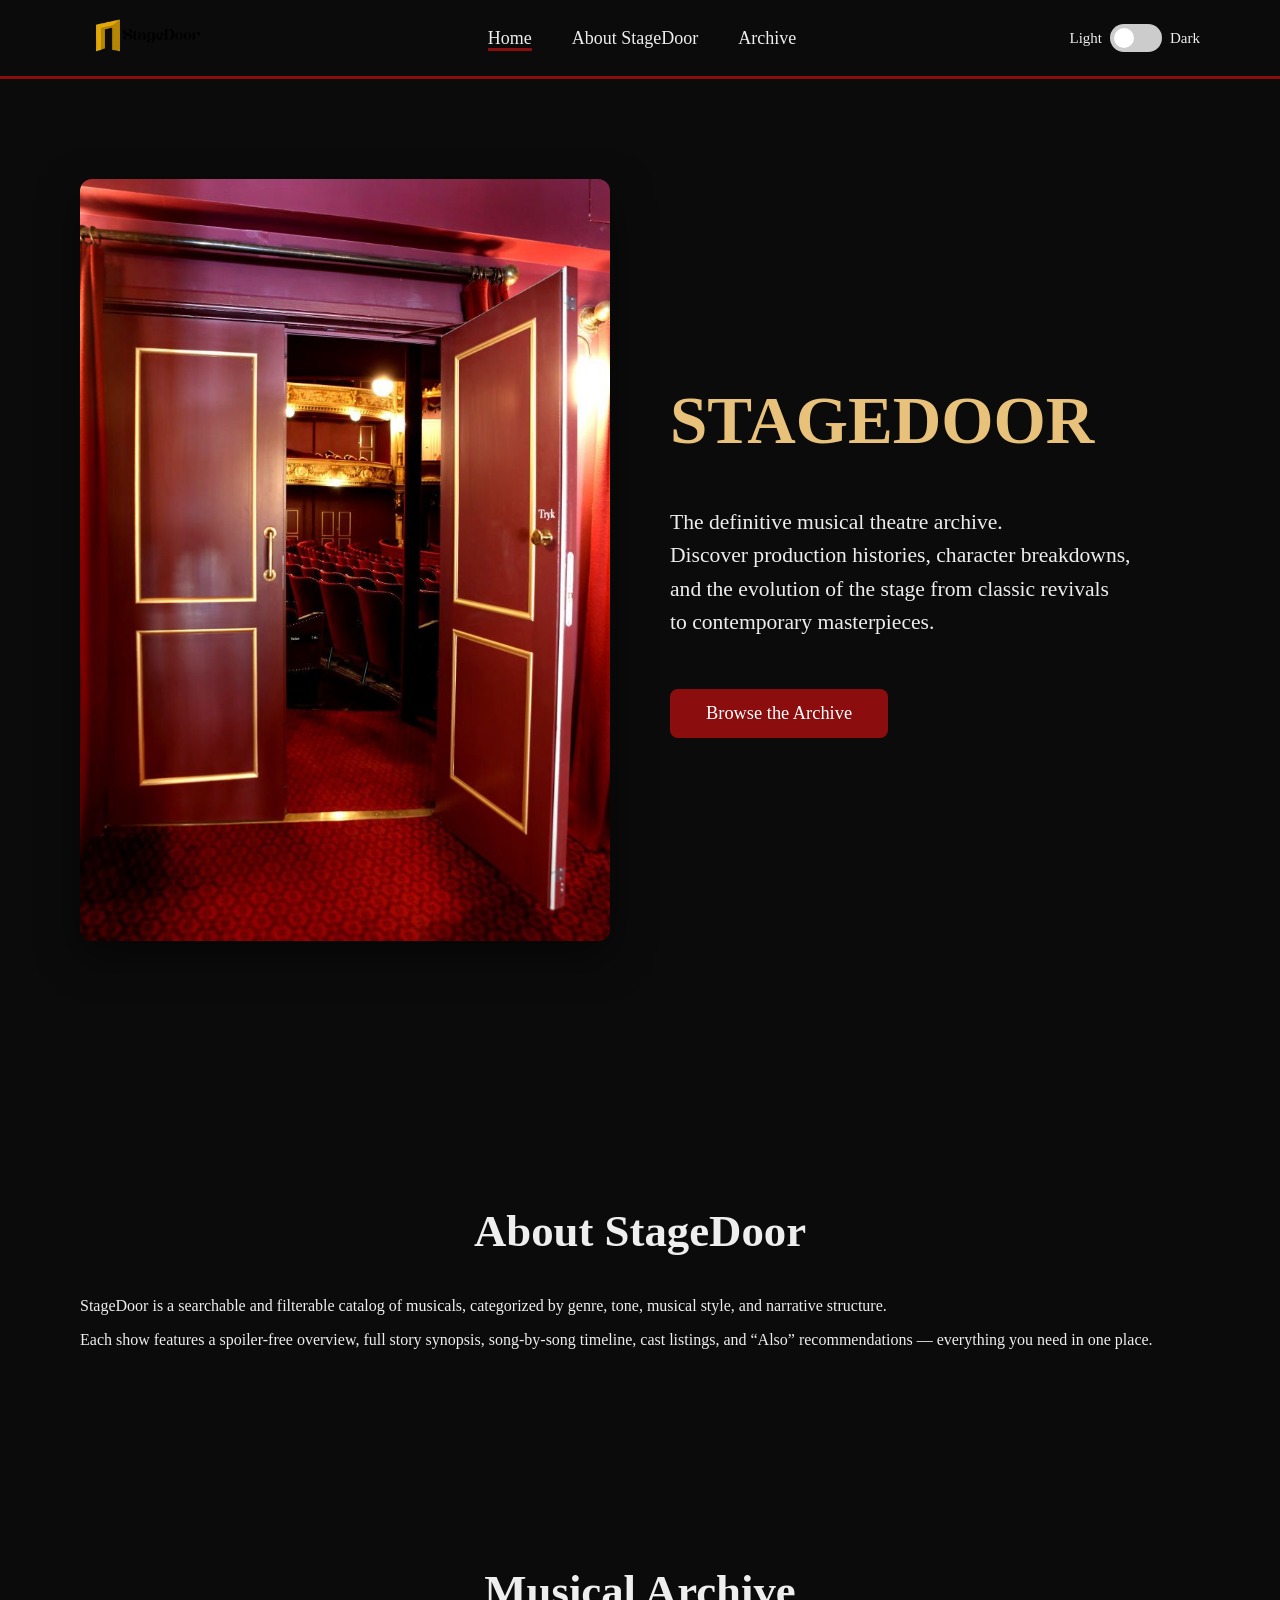
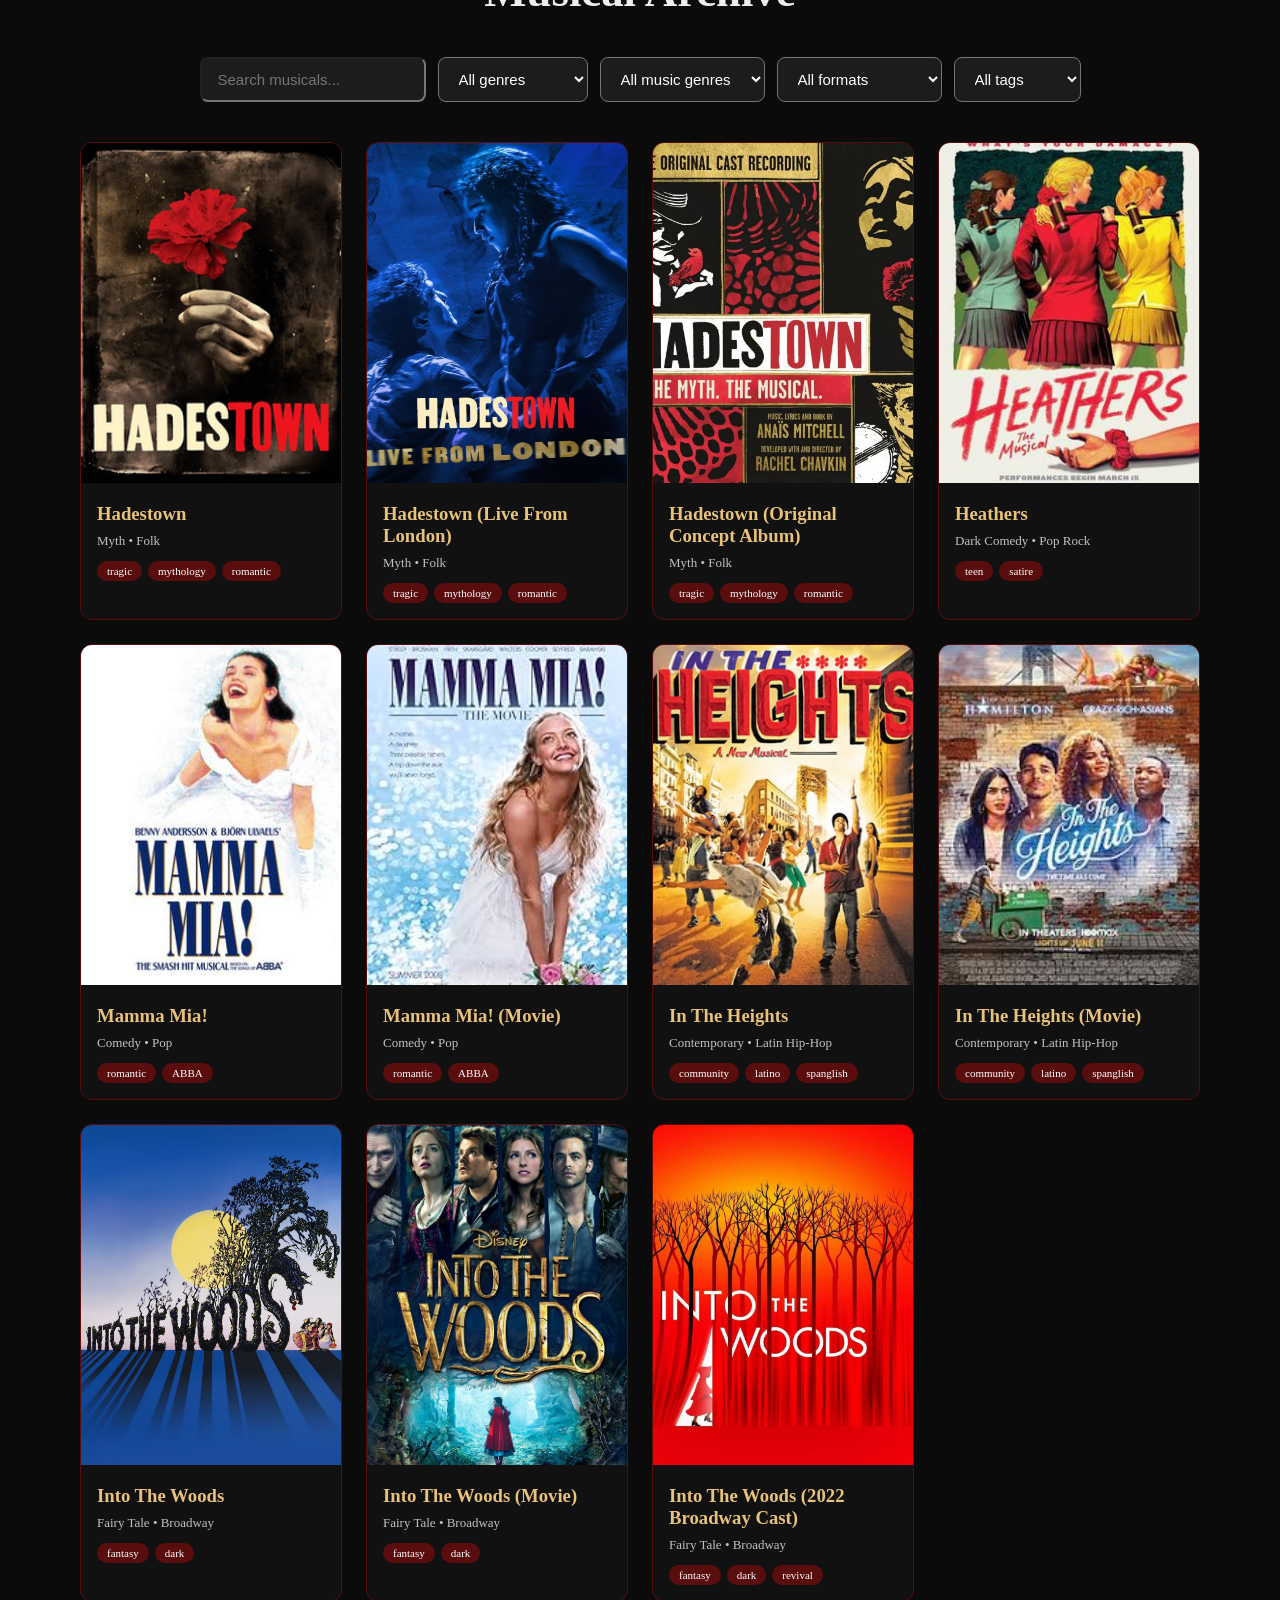
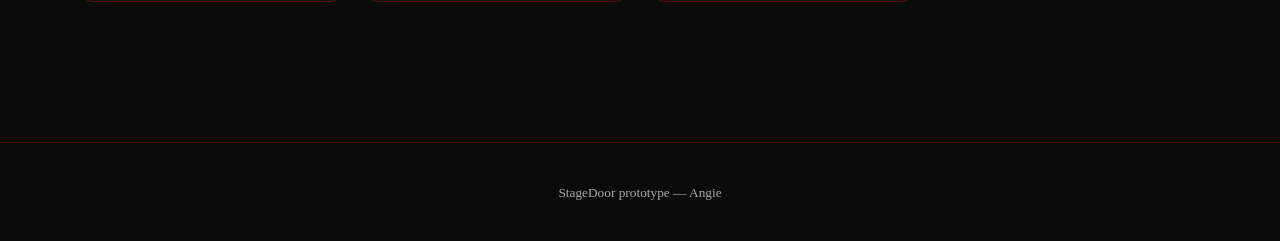
==== commit 3efc8b39: "oops...I broke it lol but it should be fine now" ====
--- a/index.html
+++ b/index.html
@@ -8,11 +8,10 @@
 </head>
 <body class="dark">
 
-    <!-- HEADER -->
     <header class="header">
         <div class="header-content">
             <a href="index.html" class="logo-link">
-                <img src="images/StageDoorLogo.png" alt="StageDoor Logo" class="logo">
+                <img src="images/StageDoorLogo.png" alt="StageDoor" class="logo">
             </a>
 
             <nav class="nav">
@@ -33,15 +32,12 @@
     </header>
 
     <main>
-        <!-- HOME -->
+        <!-- FIXED HERO - side-by-side -->
         <section id="home" class="home-section">
-            <div class="container home-grid">
-                <!-- Left: Image -->
+            <div class="home-grid">
                 <div class="home-image">
-                    <img src="images/StageDoorImage4.jpg" alt="Theatre entrance">
+                    <img src="images/StageDoorImage4.jpg" alt="Theatre doors">
                 </div>
-
-                <!-- Right: Text -->
                 <div class="home-text">
                     <h1 class="hero-title">STAGEDOOR</h1>
                     <p class="hero-subtitle">
@@ -71,23 +67,21 @@
             <div class="container">
                 <h2 class="section-title">Musical Archive</h2>
 
-                <section class="controls">
+                <div class="controls">
                     <input id="search" type="search" placeholder="Search musicals...">
                     <select id="genre"><option value="">All genres</option></select>
                     <select id="musicGenre"><option value="">All music genres</option></select>
                     <select id="format"><option value="">All formats</option></select>
                     <select id="tag"><option value="">All tags</option></select>
-                </section>
+                </div>
 
-                <section class="grid" id="grid"></section>
+                <div class="grid" id="grid"></div>
             </div>
         </section>
     </main>
 
     <footer class="footer">
-        <div class="container">
-            <small>StageDoor prototype — Angie</small>
-        </div>
+        <small>StageDoor prototype — Angie</small>
     </footer>
 
     <script src="app.js"></script>
--- a/style.css
+++ b/style.css
@@ -1,87 +1,248 @@
-/* HOME */
-.home-section {
-  padding: 100px 0 120px;
-  background: inherit;
-}
+* { box-sizing: border-box; }
+
+body {
+    margin: 0;
+    font-family: Georgia, serif;
+    transition: background 0.4s, color 0.4s;
+}
+
+/* THEMES */
+body.dark { background: #0b0b0b; color: #eee; }
+body.light { background: #efe7c9; color: #111; }
+
+/* HEADER */
+.header {
+    position: sticky;
+    top: 0;
+    z-index: 1000;
+    background: inherit;
+    border-bottom: 3px solid #8b0d0d;
+}
+
+.header-content {
+    max-width: 1200px;
+    margin: 0 auto;
+    padding: 15px 40px;
+    display: flex;
+    align-items: center;
+    justify-content: space-between;
+}
+
+.logo { height: 42px; }
+
+.nav {
+    display: flex;
+    gap: 40px;
+}
+
+.nav-link {
+    text-decoration: none;
+    color: inherit;
+    font-size: 18px;
+    position: relative;
+}
+
+.nav-link.active::after {
+    content: "";
+    position: absolute;
+    bottom: -2px;
+    left: 0;
+    width: 100%;
+    height: 3px;
+    background: #8b0d0d;
+}
+
+/* THEME TOGGLE */
+.theme-toggle {
+    display: flex;
+    align-items: center;
+    gap: 8px;
+    font-size: 15px;
+}
+
+.switch {
+    position: relative;
+    width: 52px;
+    height: 28px;
+}
+
+.switch input { opacity: 0; width: 0; height: 0; }
+
+.slider {
+    position: absolute;
+    cursor: pointer;
+    top: 0; left: 0; right: 0; bottom: 0;
+    background: #ccc;
+    border-radius: 34px;
+    transition: 0.4s;
+}
+
+.slider:before {
+    position: absolute;
+    content: "";
+    height: 20px;
+    width: 20px;
+    left: 4px;
+    bottom: 4px;
+    background: white;
+    border-radius: 50%;
+    transition: 0.4s;
+}
+
+input:checked + .slider { background: #8b0d0d; }
+input:checked + .slider:before { transform: translateX(24px); }
+
+/* HOME - FIXED SIDE-BY-SIDE */
+.home-section { padding: 100px 0 120px; }
 
 .home-grid {
-  display: grid;
-  grid-template-columns: 1fr 1fr;
-  gap: 60px;
-  align-items: center;
-  max-width: 1200px;
-  margin: 0 auto;
-  padding: 0 40px;
-}
-
-.home-image {
-  margin-left: -20px;   /* pulls image closer to left edge */
+    display: grid;
+    grid-template-columns: 1fr 1fr;
+    gap: 60px;
+    max-width: 1200px;
+    margin: 0 auto;
+    padding: 0 40px;
+    align-items: center;
 }
 
 .home-image img {
-  width: 100%;
-  border-radius: 12px;
-  box-shadow: 0 15px 40px rgba(0,0,0,0.5);
+    width: 100%;
+    border-radius: 12px;
+    box-shadow: 0 15px 40px rgba(0,0,0,0.5);
 }
 
 .home-text {
-  display: flex;
-  flex-direction: column;
-  justify-content: center;
-  gap: 28px;
+    display: flex;
+    flex-direction: column;
+    gap: 28px;
 }
 
 .hero-title {
-  font-size: 4.2rem;     
-  margin: 0;
-  line-height: 1.05;
-  font-weight: bold;
-}
-
-body.dark .hero-title {
-  color: #e8c27a;        /* gold in dark mode */
-}
-
-body.light .hero-title {
-  color: #8b0d0d;        /* red in light mode */
-}
+    font-size: 4.2rem;
+    margin: 0;
+    line-height: 1.05;
+}
+
+body.dark .hero-title { color: #e8c27a; }
+body.light .hero-title { color: #8b0d0d; }
 
 .hero-subtitle {
-  font-size: 1.35rem;
-  line-height: 1.55;
-  margin: 0;
+    font-size: 1.35rem;
+    line-height: 1.55;
 }
 
 .btn-primary {
-  background: #8b0d0d;
-  color: white;
-  padding: 14px 36px;
-  border-radius: 8px;
-  text-decoration: none;
-  font-size: 1.15rem;
-  align-self: flex-start;
-  transition: all 0.3s ease;
+    background: #8b0d0d;
+    color: white;
+    padding: 14px 36px;
+    border-radius: 8px;
+    text-decoration: none;
+    font-size: 1.15rem;
+    align-self: flex-start;
+    transition: 0.3s;
 }
 
 .btn-primary:hover {
-  background: #b81a1a;
-  transform: translateY(-3px);
-}
-
-/* Responsive */
+    background: #b81a1a;
+    transform: translateY(-3px);
+}
+
+/* SECTIONS */
+.container {
+    max-width: 1200px;
+    margin: 0 auto;
+    padding: 0 40px;
+}
+
+.section-title {
+    font-size: 2.8rem;
+    text-align: center;
+    margin: 60px 0 40px;
+}
+
+.about-section { padding: 80px 0; }
+.archive-section { padding: 60px 0; }
+
+/* CONTROLS */
+.controls {
+    display: flex;
+    flex-wrap: wrap;
+    gap: 12px;
+    justify-content: center;
+    margin-bottom: 40px;
+}
+
+.controls input,
+.controls select {
+    padding: 12px 16px;
+    border-radius: 8px;
+    font-size: 15px;
+}
+
+body.dark .controls input,
+body.dark .controls select { background: #1c1c1c; color: white; }
+body.light .controls input,
+body.light .controls select { background: white; color: black; }
+
+/* GRID & CARDS */
+.grid {
+    display: grid;
+    grid-template-columns: repeat(auto-fill, minmax(260px, 1fr));
+    gap: 24px;
+}
+
+.card {
+    background: #111;
+    border-radius: 12px;
+    overflow: hidden;
+    cursor: pointer;
+    border: 1px solid #5a0d0d;
+    transition: transform 0.25s;
+}
+
+body.light .card { background: white; border-color: #d4c4a0; }
+
+.card:hover { transform: translateY(-8px); }
+
+.poster {
+    width: 100%;
+    height: 340px;
+    object-fit: cover;
+}
+
+.cardinfo { padding: 16px; }
+
+.cardinfo h3 {
+    margin: 0 0 8px;
+}
+
+body.dark .cardinfo h3 { color: #e8c27a; }
+body.light .cardinfo h3 { color: #8b0d0d; }
+
+.meta { font-size: 13px; opacity: 0.8; margin: 0 0 12px; }
+
+.pillrow { display: flex; flex-wrap: wrap; gap: 6px; }
+
+.pill {
+    font-size: 11px;
+    padding: 4px 10px;
+    border-radius: 999px;
+    background: #5a0d0d;
+    color: #fff;
+}
+
+/* FOOTER */
+.footer {
+    text-align: center;
+    padding: 40px 20px;
+    opacity: 0.7;
+    border-top: 1px solid #5a0d0d;
+    margin-top: 80px;
+}
+
+/* RESPONSIVE */
 @media (max-width: 900px) {
-  .home-grid {
-      grid-template-columns: 1fr;
-      gap: 50px;
-      text-align: center;
-  }
-  .home-image {
-      margin-left: 0;
-  }
-  .hero-title {
-      font-size: 3.4rem;
-  }
-  .btn-primary {
-      align-self: center;
-  }
+    .home-grid { grid-template-columns: 1fr; text-align: center; gap: 50px; }
+    .hero-title { font-size: 3.4rem; }
+    .btn-primary { align-self: center; }
 }
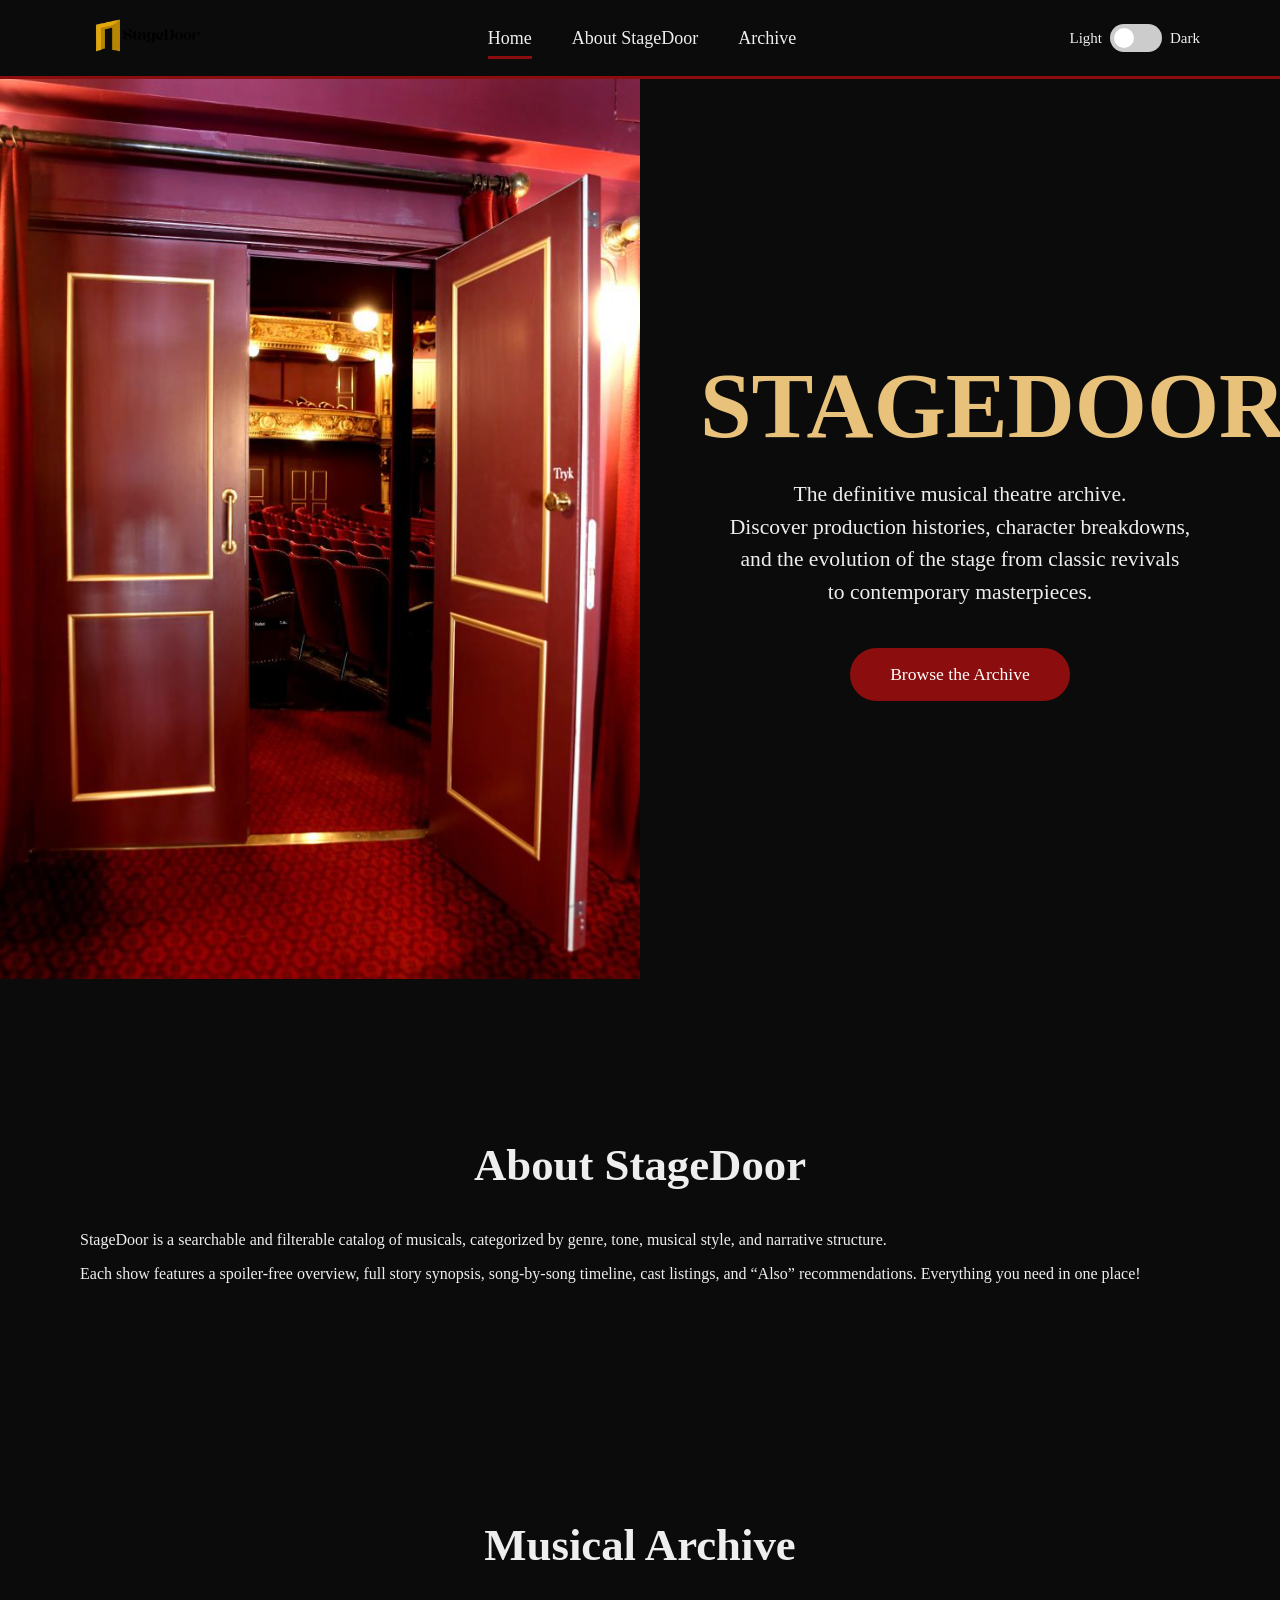
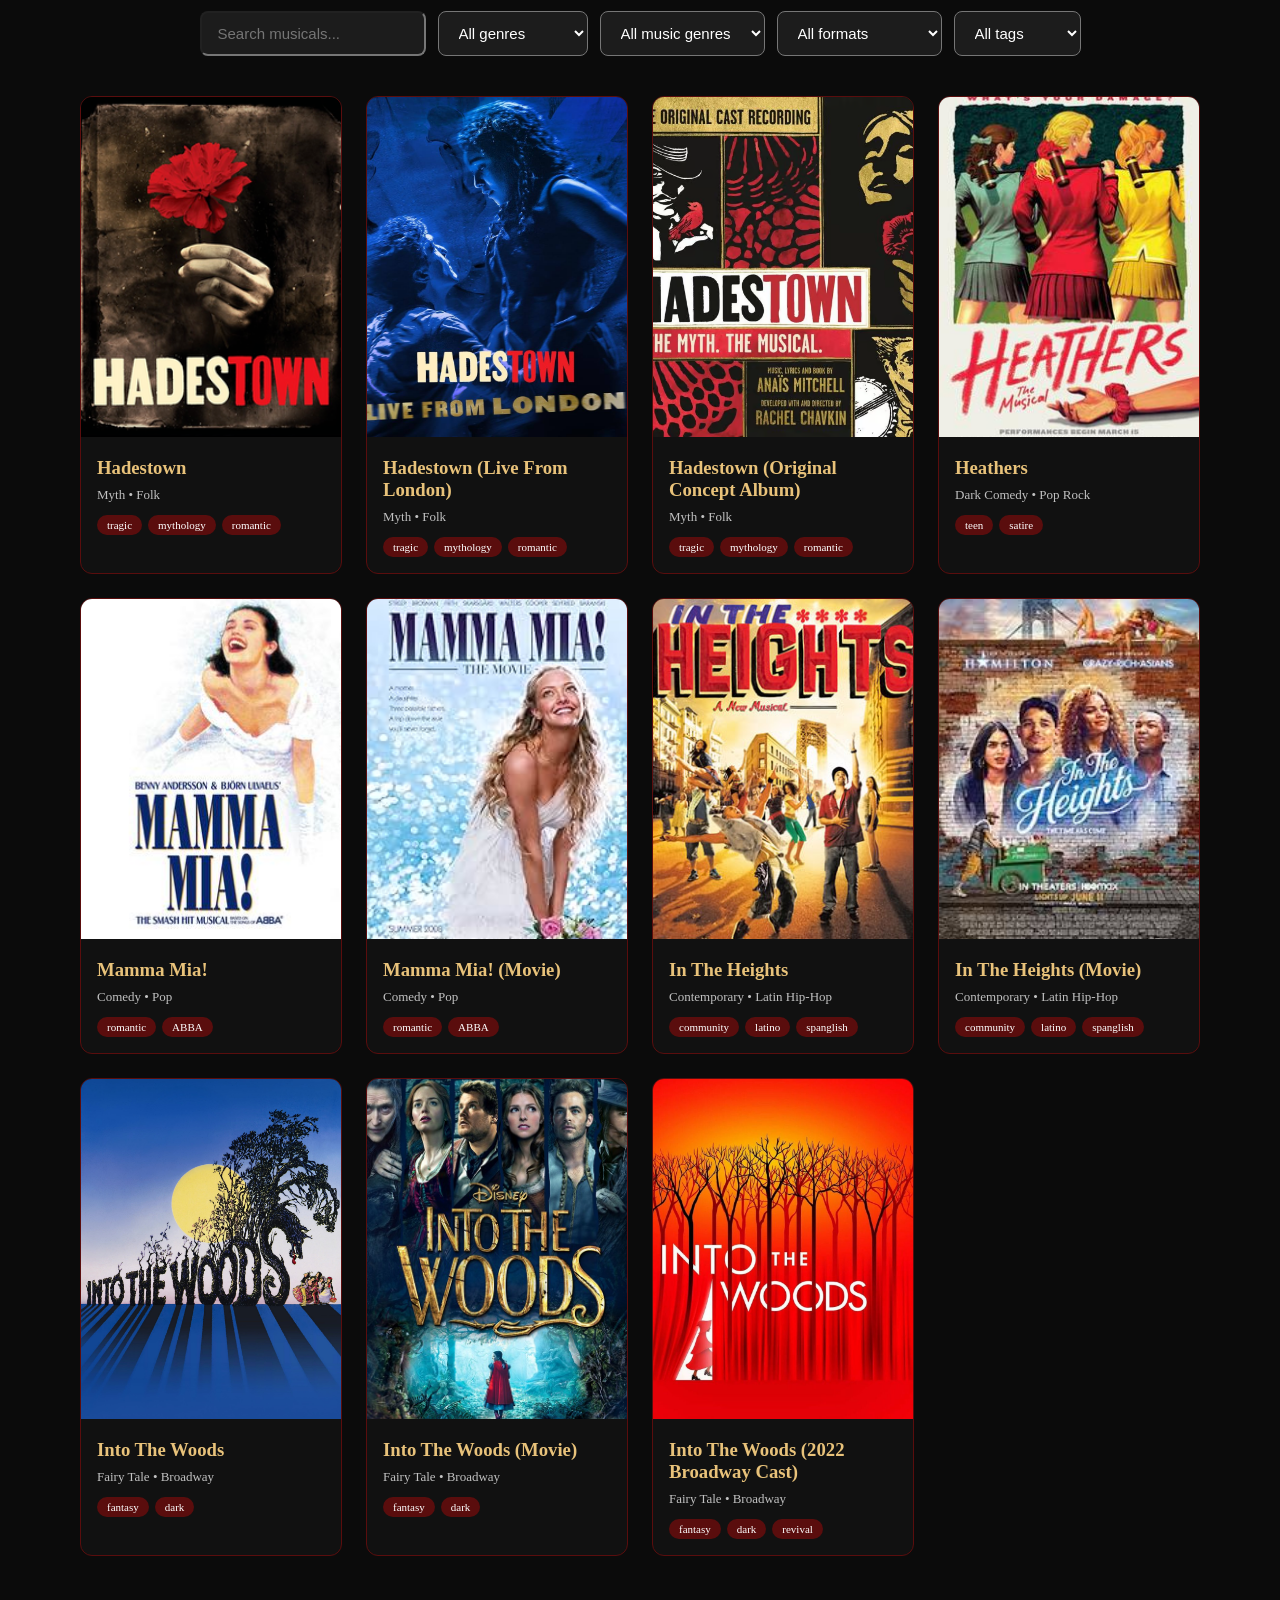
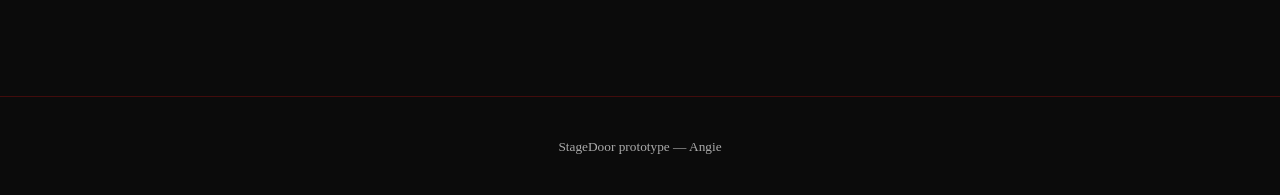
==== commit b03ca3b9: "trying to fixxxx" ====
--- a/index.html
+++ b/index.html
@@ -32,13 +32,16 @@
     </header>
 
     <main>
-        <!-- FIXED HERO - side-by-side -->
-        <section id="home" class="home-section">
-            <div class="home-grid">
-                <div class="home-image">
-                    <img src="images/StageDoorImage4.jpg" alt="Theatre doors">
-                </div>
-                <div class="home-text">
+        <!-- NEW HERO -->
+        <section id="home" class="hero-split">
+            <!-- Left -->
+            <div class="hero-image-side">
+                <img src="images/StageDoorImage4.jpg" alt="Theatre interior">
+            </div>
+
+            <!-- Right: text centered -->
+            <div class="hero-text-side">
+                <div class="hero-text-content">
                     <h1 class="hero-title">STAGEDOOR</h1>
                     <p class="hero-subtitle">
                         The definitive musical theatre archive.<br>
@@ -57,7 +60,7 @@
                 <h2 class="section-title">About StageDoor</h2>
                 <div class="about-content">
                     <p>StageDoor is a searchable and filterable catalog of musicals, categorized by genre, tone, musical style, and narrative structure.</p>
-                    <p>Each show features a spoiler-free overview, full story synopsis, song-by-song timeline, cast listings, and “Also” recommendations — everything you need in one place.</p>
+                    <p>Each show features a spoiler-free overview, full story synopsis, song-by-song timeline, cast listings, and “Also” recommendations. Everything you need in one place!</p>
                 </div>
             </div>
         </section>
--- a/style.css
+++ b/style.css
@@ -1,248 +1,324 @@
-* { box-sizing: border-box; }
+* {
+  box-sizing: border-box;
+}
 
 body {
-    margin: 0;
-    font-family: Georgia, serif;
-    transition: background 0.4s, color 0.4s;
-}
-
-/* THEMES */
-body.dark { background: #0b0b0b; color: #eee; }
-body.light { background: #efe7c9; color: #111; }
-
-/* HEADER */
+  margin: 0;
+  font-family: Georgia, serif;
+  transition: background 0.4s ease, color 0.4s ease;
+}
+
+/* ===================== THEMES ===================== */
+body.dark {
+  background: #0b0b0b;
+  color: #eee;
+}
+
+body.light {
+  background: #efe7c9;
+  color: #111;
+}
+
+/* ===================== HEADER ===================== */
 .header {
-    position: sticky;
-    top: 0;
-    z-index: 1000;
-    background: inherit;
-    border-bottom: 3px solid #8b0d0d;
+  position: sticky;
+  top: 0;
+  z-index: 1000;
+  background: inherit;
+  border-bottom: 3px solid #8b0d0d;
 }
 
 .header-content {
-    max-width: 1200px;
-    margin: 0 auto;
-    padding: 15px 40px;
-    display: flex;
-    align-items: center;
-    justify-content: space-between;
-}
-
-.logo { height: 42px; }
+  max-width: 1200px;
+  margin: 0 auto;
+  padding: 15px 40px;
+  display: flex;
+  align-items: center;
+  justify-content: space-between;
+}
+
+.logo {
+  height: 42px;
+  width: auto;
+}
 
 .nav {
-    display: flex;
-    gap: 40px;
+  display: flex;
+  gap: 40px;
 }
 
 .nav-link {
-    text-decoration: none;
-    color: inherit;
-    font-size: 18px;
-    position: relative;
+  text-decoration: none;
+  color: inherit;
+  font-size: 18px;
+  position: relative;
+  padding: 8px 0;
 }
 
 .nav-link.active::after {
-    content: "";
-    position: absolute;
-    bottom: -2px;
-    left: 0;
-    width: 100%;
-    height: 3px;
-    background: #8b0d0d;
-}
-
-/* THEME TOGGLE */
+  content: "";
+  position: absolute;
+  left: 0;
+  bottom: -2px;
+  width: 100%;
+  height: 3px;
+  background: #8b0d0d;
+}
+
+/* ===================== THEME TOGGLE ===================== */
 .theme-toggle {
-    display: flex;
-    align-items: center;
-    gap: 8px;
-    font-size: 15px;
+  display: flex;
+  align-items: center;
+  gap: 8px;
+  font-size: 15px;
 }
 
 .switch {
-    position: relative;
-    width: 52px;
-    height: 28px;
-}
-
-.switch input { opacity: 0; width: 0; height: 0; }
+  position: relative;
+  display: inline-block;
+  width: 52px;
+  height: 28px;
+}
+
+.switch input {
+  opacity: 0;
+  width: 0;
+  height: 0;
+}
 
 .slider {
-    position: absolute;
-    cursor: pointer;
-    top: 0; left: 0; right: 0; bottom: 0;
-    background: #ccc;
-    border-radius: 34px;
-    transition: 0.4s;
+  position: absolute;
+  cursor: pointer;
+  top: 0;
+  left: 0;
+  right: 0;
+  bottom: 0;
+  background: #ccc;
+  transition: .4s;
+  border-radius: 34px;
 }
 
 .slider:before {
-    position: absolute;
-    content: "";
-    height: 20px;
-    width: 20px;
-    left: 4px;
-    bottom: 4px;
-    background: white;
-    border-radius: 50%;
-    transition: 0.4s;
-}
-
-input:checked + .slider { background: #8b0d0d; }
-input:checked + .slider:before { transform: translateX(24px); }
-
-/* HOME - FIXED SIDE-BY-SIDE */
-.home-section { padding: 100px 0 120px; }
-
-.home-grid {
-    display: grid;
-    grid-template-columns: 1fr 1fr;
-    gap: 60px;
-    max-width: 1200px;
-    margin: 0 auto;
-    padding: 0 40px;
-    align-items: center;
-}
-
-.home-image img {
-    width: 100%;
-    border-radius: 12px;
-    box-shadow: 0 15px 40px rgba(0,0,0,0.5);
-}
-
-.home-text {
-    display: flex;
-    flex-direction: column;
-    gap: 28px;
+  position: absolute;
+  content: "";
+  height: 20px;
+  width: 20px;
+  left: 4px;
+  bottom: 4px;
+  background: white;
+  transition: .4s;
+  border-radius: 50%;
+}
+
+input:checked + .slider {
+  background: #8b0d0d;
+}
+
+input:checked + .slider:before {
+  transform: translateX(24px);
+}
+
+/* ===================== HERO ===================== */
+.hero-split {
+  display: flex;
+  min-height: 100vh;
+  align-items: stretch;
+}
+
+.hero-image-side {
+  flex: 1;
+  position: relative;
+  min-width: 50%;
+}
+
+.hero-image-side img {
+  position: absolute;
+  inset: 0;
+  width: 100%;
+  height: 100%;
+  object-fit: cover;
+  object-position: center;
+}
+
+.hero-text-side {
+  flex: 1;
+  min-width: 50%;
+  background: inherit;
+  display: flex;
+  align-items: center;
+  justify-content: center;
+  padding: 60px 80px;
+}
+
+.hero-text-content {
+  max-width: 520px;
+  text-align: center;        
 }
 
 .hero-title {
-    font-size: 4.2rem;
-    margin: 0;
-    line-height: 1.05;
+  font-size: 5.8rem;
+  line-height: 1.05;
+  margin: 0 0 24px 0;
+  font-weight: bold;
 }
 
 body.dark .hero-title { color: #e8c27a; }
 body.light .hero-title { color: #8b0d0d; }
 
 .hero-subtitle {
-    font-size: 1.35rem;
-    line-height: 1.55;
+  font-size: 1.35rem;
+  line-height: 1.5;
+  margin-bottom: 40px;
 }
 
 .btn-primary {
-    background: #8b0d0d;
-    color: white;
-    padding: 14px 36px;
-    border-radius: 8px;
-    text-decoration: none;
-    font-size: 1.15rem;
-    align-self: flex-start;
-    transition: 0.3s;
+  background: #8b0d0d;
+  color: white;
+  padding: 16px 40px;
+  border-radius: 9999px;
+  text-decoration: none;
+  font-size: 1.1rem;
+  display: inline-block;
+  transition: all 0.3s ease;
 }
 
 .btn-primary:hover {
-    background: #b81a1a;
-    transform: translateY(-3px);
-}
-
-/* SECTIONS */
+  background: #b81a1a;
+  transform: scale(1.05);
+}
+
+/* ===================== SECTIONS ===================== */
 .container {
-    max-width: 1200px;
-    margin: 0 auto;
-    padding: 0 40px;
+  max-width: 1200px;
+  margin: 0 auto;
+  padding: 0 40px;
 }
 
 .section-title {
-    font-size: 2.8rem;
-    text-align: center;
-    margin: 60px 0 40px;
-}
-
-.about-section { padding: 80px 0; }
-.archive-section { padding: 60px 0; }
-
-/* CONTROLS */
+  font-size: 2.8rem;
+  text-align: center;
+  margin: 80px 0 40px;
+}
+
+.about-section {
+  padding: 80px 0;
+}
+
+.archive-section {
+  padding: 60px 0;
+}
+
+/* ===================== CONTROLS ===================== */
 .controls {
-    display: flex;
-    flex-wrap: wrap;
-    gap: 12px;
-    justify-content: center;
-    margin-bottom: 40px;
+  display: flex;
+  flex-wrap: wrap;
+  gap: 12px;
+  justify-content: center;
+  margin-bottom: 40px;
 }
 
 .controls input,
 .controls select {
-    padding: 12px 16px;
-    border-radius: 8px;
-    font-size: 15px;
+  padding: 12px 16px;
+  border-radius: 8px;
+  font-size: 15px;
 }
 
 body.dark .controls input,
-body.dark .controls select { background: #1c1c1c; color: white; }
+body.dark .controls select {
+  background: #1c1c1c;
+  color: white;
+}
+
 body.light .controls input,
-body.light .controls select { background: white; color: black; }
-
-/* GRID & CARDS */
+body.light .controls select {
+  background: white;
+  color: black;
+}
+
+/* ===================== GRID & CARDS ===================== */
 .grid {
-    display: grid;
-    grid-template-columns: repeat(auto-fill, minmax(260px, 1fr));
-    gap: 24px;
+  display: grid;
+  grid-template-columns: repeat(auto-fill, minmax(260px, 1fr));
+  gap: 24px;
 }
 
 .card {
-    background: #111;
-    border-radius: 12px;
-    overflow: hidden;
-    cursor: pointer;
-    border: 1px solid #5a0d0d;
-    transition: transform 0.25s;
-}
-
-body.light .card { background: white; border-color: #d4c4a0; }
-
-.card:hover { transform: translateY(-8px); }
+  background: #111;
+  border-radius: 12px;
+  overflow: hidden;
+  cursor: pointer;
+  border: 1px solid #5a0d0d;
+  transition: transform 0.25s ease;
+}
+
+body.light .card {
+  background: white;
+  border-color: #d4c4a0;
+}
+
+.card:hover {
+  transform: translateY(-8px);
+}
 
 .poster {
-    width: 100%;
-    height: 340px;
-    object-fit: cover;
-}
-
-.cardinfo { padding: 16px; }
+  width: 100%;
+  height: 340px;
+  object-fit: cover;
+}
+
+.cardinfo {
+  padding: 16px;
+}
 
 .cardinfo h3 {
-    margin: 0 0 8px;
+  margin: 0 0 8px 0;
 }
 
 body.dark .cardinfo h3 { color: #e8c27a; }
 body.light .cardinfo h3 { color: #8b0d0d; }
 
-.meta { font-size: 13px; opacity: 0.8; margin: 0 0 12px; }
-
-.pillrow { display: flex; flex-wrap: wrap; gap: 6px; }
+.meta {
+  font-size: 13px;
+  opacity: 0.8;
+  margin: 0 0 12px 0;
+}
+
+.pillrow {
+  display: flex;
+  flex-wrap: wrap;
+  gap: 6px;
+}
 
 .pill {
-    font-size: 11px;
-    padding: 4px 10px;
-    border-radius: 999px;
-    background: #5a0d0d;
-    color: #fff;
-}
-
-/* FOOTER */
+  font-size: 11px;
+  padding: 4px 10px;
+  border-radius: 999px;
+  background: #5a0d0d;
+  color: #fff;
+}
+
+/* ===================== FOOTER ===================== */
 .footer {
-    text-align: center;
-    padding: 40px 20px;
-    opacity: 0.7;
-    border-top: 1px solid #5a0d0d;
-    margin-top: 80px;
-}
-
-/* RESPONSIVE */
+  text-align: center;
+  padding: 40px 20px;
+  opacity: 0.7;
+  border-top: 1px solid #5a0d0d;
+  margin-top: 80px;
+}
+
+/* ===================== RESPONSIVE ===================== */
 @media (max-width: 900px) {
-    .home-grid { grid-template-columns: 1fr; text-align: center; gap: 50px; }
-    .hero-title { font-size: 3.4rem; }
-    .btn-primary { align-self: center; }
+  .hero-split {
+      flex-direction: column;
+  }
+  .hero-image-side {
+      min-height: 50vh;
+  }
+  .hero-text-side {
+      padding: 60px 40px;
+  }
+  .hero-title {
+      font-size: 3.8rem;
+  }
 }
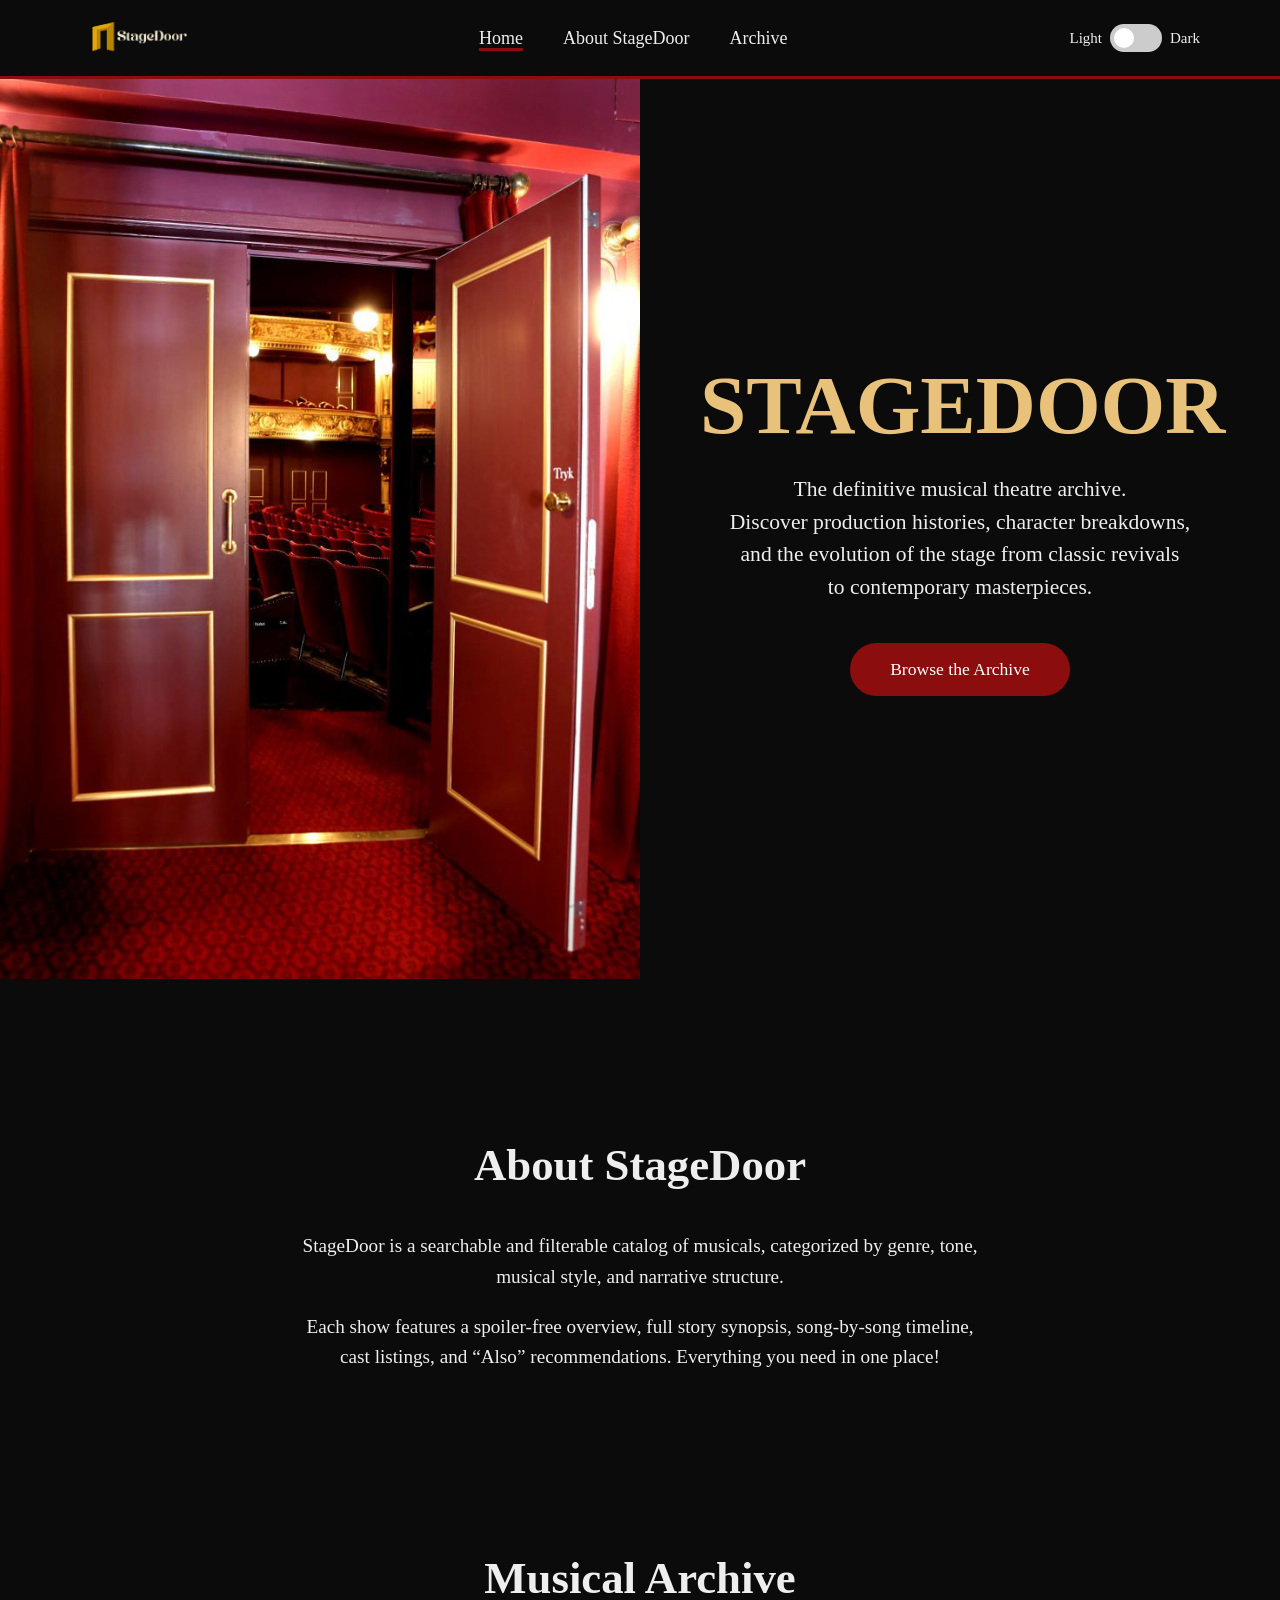
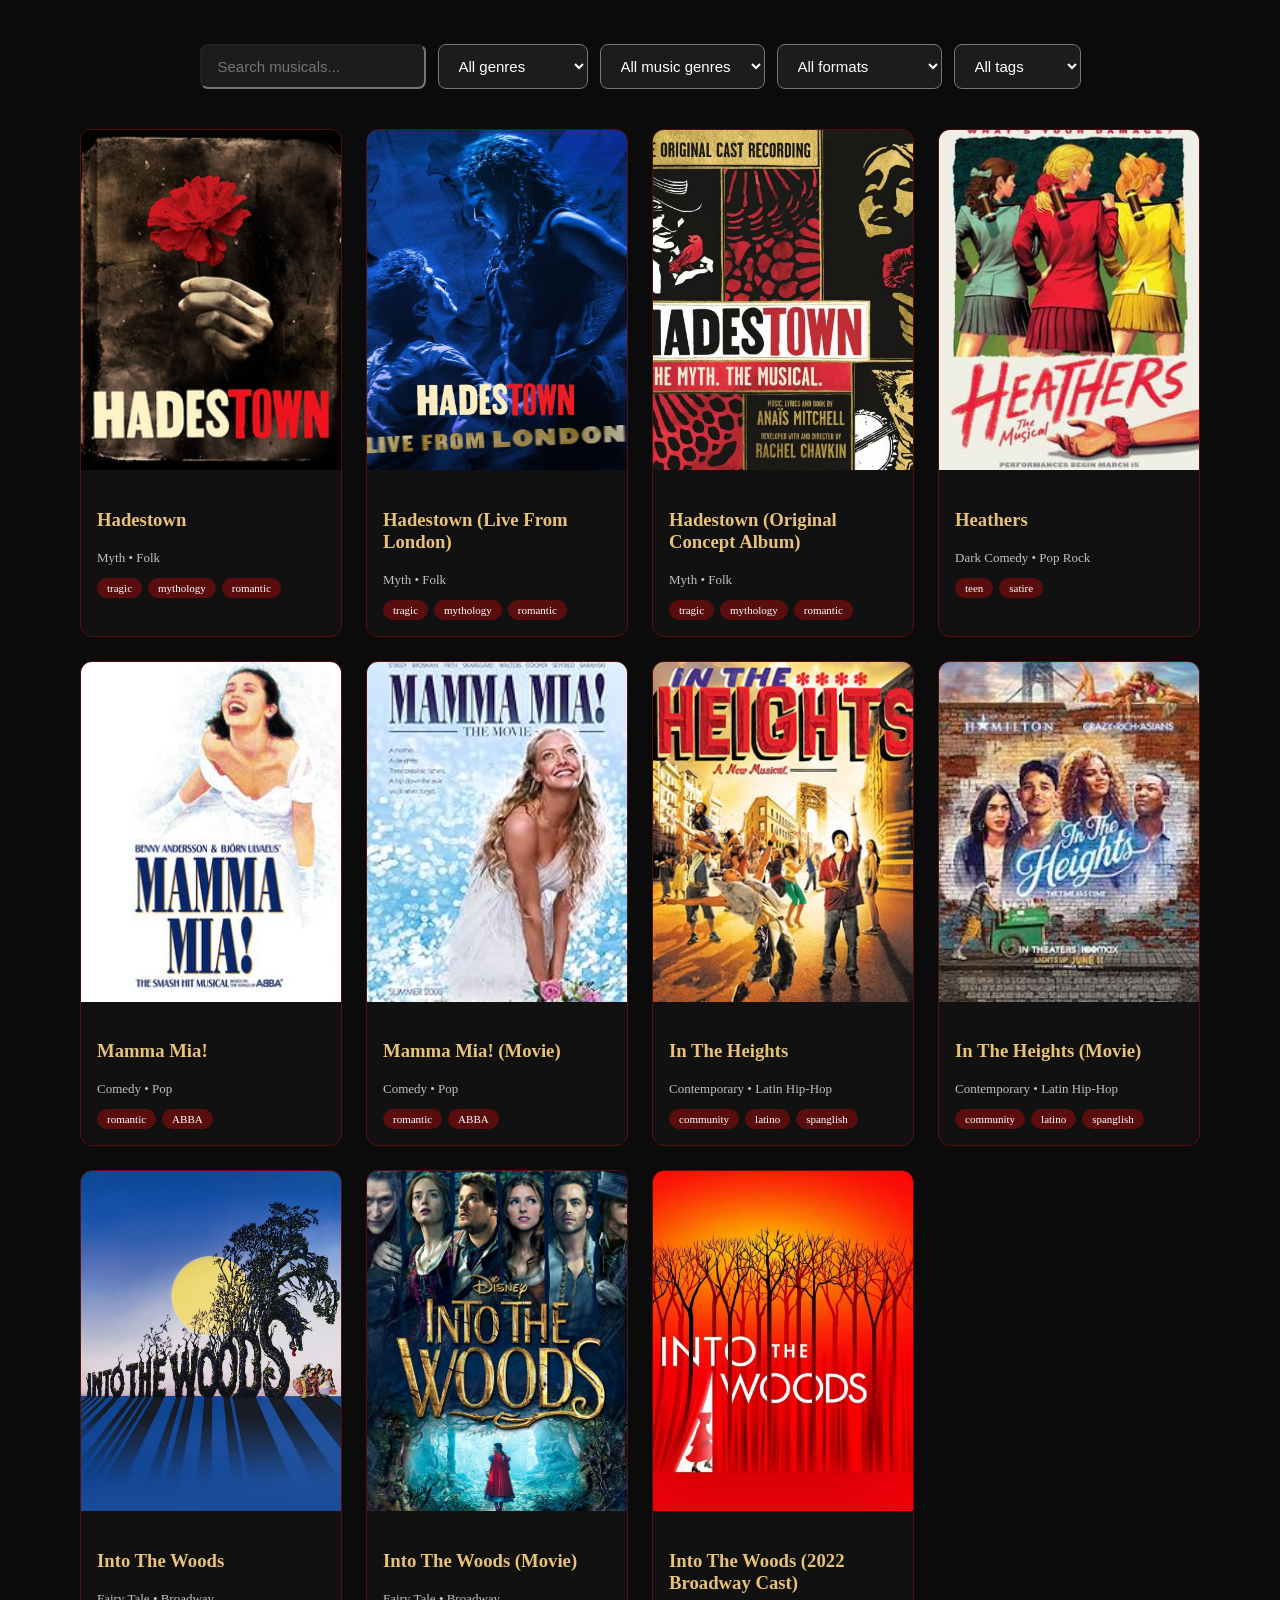
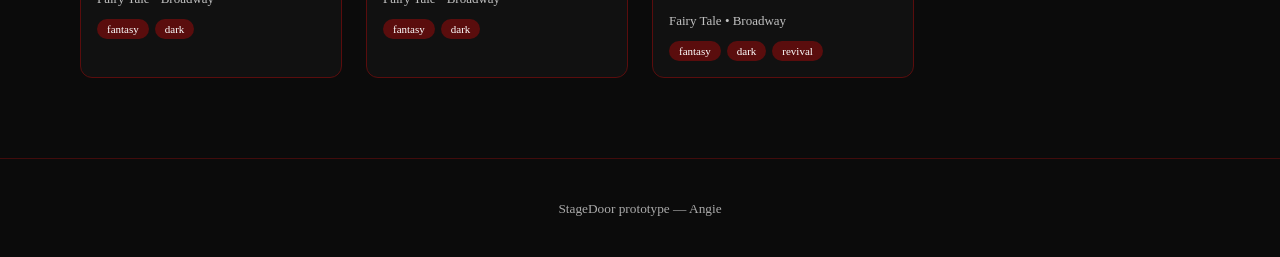
==== commit 728ef92e: "Replacing logo for dark mode" ====
--- a/index.html
+++ b/index.html
@@ -11,7 +11,10 @@
     <header class="header">
         <div class="header-content">
             <a href="index.html" class="logo-link">
-                <img src="images/StageDoorLogo.png" alt="StageDoor" class="logo">
+                <!-- Light mode logo -->
+                <img src="images/StageDoorLogo.png" alt="StageDoor" class="logo-light">
+                <!-- Dark mode logo -->
+                <img src="images/StageDoorLogoDarkMode.png" alt="StageDoor" class="logo-dark">
             </a>
 
             <nav class="nav">
@@ -32,14 +35,11 @@
     </header>
 
     <main>
-        <!-- NEW HERO -->
+        <!-- HERO -->
         <section id="home" class="hero-split">
-            <!-- Left -->
             <div class="hero-image-side">
                 <img src="images/StageDoorImage4.jpg" alt="Theatre interior">
             </div>
-
-            <!-- Right: text centered -->
             <div class="hero-text-side">
                 <div class="hero-text-content">
                     <h1 class="hero-title">STAGEDOOR</h1>
--- a/style.css
+++ b/style.css
@@ -1,324 +1,432 @@
-* {
-  box-sizing: border-box;
-}
+* { box-sizing: border-box; }
 
 body {
-  margin: 0;
-  font-family: Georgia, serif;
-  transition: background 0.4s ease, color 0.4s ease;
-}
-
-/* ===================== THEMES ===================== */
-body.dark {
-  background: #0b0b0b;
-  color: #eee;
-}
-
-body.light {
-  background: #efe7c9;
-  color: #111;
-}
-
-/* ===================== HEADER ===================== */
+    margin: 0;
+    font-family: Georgia, serif;
+    transition: background 0.4s ease, color 0.4s ease;
+}
+
+/* THEMES */
+body.dark { background: #0b0b0b; color: #eee; }
+body.light { background: #efe7c9; color: #111; }
+
+/* HEADER */
 .header {
-  position: sticky;
-  top: 0;
-  z-index: 1000;
-  background: inherit;
-  border-bottom: 3px solid #8b0d0d;
+    position: sticky;
+    top: 0;
+    z-index: 1000;
+    background: inherit;
+    border-bottom: 3px solid #8b0d0d;
 }
 
 .header-content {
-  max-width: 1200px;
-  margin: 0 auto;
-  padding: 15px 40px;
-  display: flex;
-  align-items: center;
-  justify-content: space-between;
-}
-
-.logo {
-  height: 42px;
-  width: auto;
-}
-
-.nav {
-  display: flex;
-  gap: 40px;
-}
+    max-width: 1200px;
+    margin: 0 auto;
+    padding: 15px 40px;
+    display: flex;
+    align-items: center;
+    justify-content: space-between;
+}
+
+.logo { height: 42px; }
+
+.nav { display: flex; gap: 40px; }
 
 .nav-link {
-  text-decoration: none;
-  color: inherit;
-  font-size: 18px;
-  position: relative;
-  padding: 8px 0;
+    text-decoration: none;
+    color: inherit;
+    font-size: 18px;
+    position: relative;
 }
 
 .nav-link.active::after {
-  content: "";
-  position: absolute;
-  left: 0;
-  bottom: -2px;
-  width: 100%;
-  height: 3px;
-  background: #8b0d0d;
-}
-
-/* ===================== THEME TOGGLE ===================== */
+    content: "";
+    position: absolute;
+    bottom: -2px;
+    left: 0;
+    width: 100%;
+    height: 3px;
+    background: #8b0d0d;
+}
+
+/* THEME TOGGLE */
 .theme-toggle {
-  display: flex;
-  align-items: center;
-  gap: 8px;
-  font-size: 15px;
+    display: flex;
+    align-items: center;
+    gap: 8px;
+    font-size: 15px;
 }
 
 .switch {
-  position: relative;
-  display: inline-block;
-  width: 52px;
-  height: 28px;
-}
-
-.switch input {
-  opacity: 0;
-  width: 0;
-  height: 0;
-}
+    position: relative;
+    width: 52px;
+    height: 28px;
+}
+
+.switch input { opacity: 0; width: 0; height: 0; }
 
 .slider {
-  position: absolute;
-  cursor: pointer;
-  top: 0;
-  left: 0;
-  right: 0;
-  bottom: 0;
-  background: #ccc;
-  transition: .4s;
-  border-radius: 34px;
+    position: absolute;
+    cursor: pointer;
+    top: 0; left: 0; right: 0; bottom: 0;
+    background: #ccc;
+    border-radius: 34px;
+    transition: .4s;
 }
 
 .slider:before {
-  position: absolute;
-  content: "";
-  height: 20px;
-  width: 20px;
-  left: 4px;
-  bottom: 4px;
-  background: white;
-  transition: .4s;
-  border-radius: 50%;
-}
-
-input:checked + .slider {
-  background: #8b0d0d;
-}
-
-input:checked + .slider:before {
-  transform: translateX(24px);
-}
-
-/* ===================== HERO ===================== */
+    position: absolute;
+    content: "";
+    height: 20px;
+    width: 20px;
+    left: 4px;
+    bottom: 4px;
+    background: white;
+    border-radius: 50%;
+    transition: .4s;
+}
+
+input:checked + .slider { background: #8b0d0d; }
+input:checked + .slider:before { transform: translateX(24px); }
+
+/* HERO */
 .hero-split {
-  display: flex;
-  min-height: 100vh;
-  align-items: stretch;
+    display: flex;
+    min-height: 100vh;
+    align-items: stretch;
 }
 
 .hero-image-side {
-  flex: 1;
-  position: relative;
-  min-width: 50%;
+    flex: 1;
+    position: relative;
+    min-width: 50%;
 }
 
 .hero-image-side img {
-  position: absolute;
-  inset: 0;
-  width: 100%;
-  height: 100%;
-  object-fit: cover;
-  object-position: center;
+    position: absolute;
+    inset: 0;
+    width: 100%;
+    height: 100%;
+    object-fit: cover;
 }
 
 .hero-text-side {
-  flex: 1;
-  min-width: 50%;
-  background: inherit;
-  display: flex;
-  align-items: center;
-  justify-content: center;
-  padding: 60px 80px;
+    flex: 1;
+    min-width: 50%;
+    background: inherit;
+    display: flex;
+    align-items: center;
+    justify-content: center;
+    padding: 60px 80px;
 }
 
 .hero-text-content {
-  max-width: 520px;
-  text-align: center;        
+    max-width: 520px;
+    text-align: center;
 }
 
 .hero-title {
-  font-size: 5.8rem;
-  line-height: 1.05;
-  margin: 0 0 24px 0;
-  font-weight: bold;
+    font-size: 5.2rem;       
+    line-height: 1.05;
+    margin: 0 0 24px 0;
+    font-weight: bold;
 }
 
 body.dark .hero-title { color: #e8c27a; }
 body.light .hero-title { color: #8b0d0d; }
 
 .hero-subtitle {
-  font-size: 1.35rem;
-  line-height: 1.5;
-  margin-bottom: 40px;
+    font-size: 1.35rem;
+    line-height: 1.5;
+    margin-bottom: 40px;
 }
 
 .btn-primary {
-  background: #8b0d0d;
-  color: white;
-  padding: 16px 40px;
-  border-radius: 9999px;
-  text-decoration: none;
-  font-size: 1.1rem;
-  display: inline-block;
-  transition: all 0.3s ease;
-}
-
-.btn-primary:hover {
-  background: #b81a1a;
-  transform: scale(1.05);
-}
-
-/* ===================== SECTIONS ===================== */
-.container {
-  max-width: 1200px;
-  margin: 0 auto;
-  padding: 0 40px;
-}
-
-.section-title {
-  font-size: 2.8rem;
-  text-align: center;
-  margin: 80px 0 40px;
-}
-
+    background: #8b0d0d;
+    color: white;
+    padding: 16px 40px;
+    border-radius: 9999px;
+    text-decoration: none;
+    font-size: 1.1rem;
+    display: inline-block;
+    transition: 0.3s;
+}
+
+.btn-primary:hover { background: #b81a1a; transform: scale(1.05); }
+
+/* ABOUT */
 .about-section {
-  padding: 80px 0;
-}
-
-.archive-section {
-  padding: 60px 0;
-}
-
-/* ===================== CONTROLS ===================== */
+    padding: 80px 0;
+}
+
+.about-content {
+    max-width: 700px;
+    margin: 0 auto;
+    text-align: center;
+    font-size: 1.2rem;
+    line-height: 1.6;
+}
+
+/* ARCHIVE & CARDS */
+.container { max-width: 1200px; margin: 0 auto; padding: 0 40px; }
+.section-title { font-size: 2.8rem; text-align: center; margin: 80px 0 40px; }
+
 .controls {
-  display: flex;
-  flex-wrap: wrap;
-  gap: 12px;
-  justify-content: center;
-  margin-bottom: 40px;
-}
-
-.controls input,
-.controls select {
-  padding: 12px 16px;
-  border-radius: 8px;
-  font-size: 15px;
-}
-
-body.dark .controls input,
-body.dark .controls select {
-  background: #1c1c1c;
-  color: white;
-}
-
-body.light .controls input,
-body.light .controls select {
-  background: white;
-  color: black;
-}
-
-/* ===================== GRID & CARDS ===================== */
+    display: flex; flex-wrap: wrap; gap: 12px;
+    justify-content: center; margin-bottom: 40px;
+}
+
+.controls input, .controls select {
+    padding: 12px 16px;
+    border-radius: 8px;
+    font-size: 15px;
+}
+
+body.dark .controls input, body.dark .controls select { background: #1c1c1c; color: white; }
+body.light .controls input, body.light .controls select { background: white; color: black; }
+
 .grid {
-  display: grid;
-  grid-template-columns: repeat(auto-fill, minmax(260px, 1fr));
-  gap: 24px;
+    display: grid;
+    grid-template-columns: repeat(auto-fill, minmax(260px, 1fr));
+    gap: 24px;
 }
 
 .card {
-  background: #111;
-  border-radius: 12px;
-  overflow: hidden;
-  cursor: pointer;
-  border: 1px solid #5a0d0d;
-  transition: transform 0.25s ease;
-}
-
-body.light .card {
-  background: white;
-  border-color: #d4c4a0;
-}
-
-.card:hover {
-  transform: translateY(-8px);
-}
-
-.poster {
-  width: 100%;
-  height: 340px;
-  object-fit: cover;
-}
-
-.cardinfo {
-  padding: 16px;
-}
-
-.cardinfo h3 {
-  margin: 0 0 8px 0;
-}
+    background: #111;
+    border-radius: 12px;
+    overflow: hidden;
+    cursor: pointer;
+    border: 1px solid #5a0d0d;
+    transition: transform 0.25s;
+}
+
+body.light .card { background: white; border-color: #d4c4a0; }
+
+.card:hover { transform: translateY(-8px); }
+
+.poster { width: 100%; height: 340px; object-fit: cover; }
+
+.cardinfo { padding: 16px; }
 
 body.dark .cardinfo h3 { color: #e8c27a; }
 body.light .cardinfo h3 { color: #8b0d0d; }
 
-.meta {
-  font-size: 13px;
-  opacity: 0.8;
-  margin: 0 0 12px 0;
-}
-
-.pillrow {
-  display: flex;
-  flex-wrap: wrap;
-  gap: 6px;
-}
-
+.meta { font-size: 13px; opacity: 0.8; margin: 0 0 12px; }
+
+.pillrow { display: flex; flex-wrap: wrap; gap: 6px; }
 .pill {
-  font-size: 11px;
-  padding: 4px 10px;
-  border-radius: 999px;
-  background: #5a0d0d;
-  color: #fff;
-}
-
-/* ===================== FOOTER ===================== */
+    font-size: 11px;
+    padding: 4px 10px;
+    border-radius: 999px;
+    background: #5a0d0d;
+    color: #fff;
+}
+
+/* DETAIL PAGE STYLES */
+.back-btn {
+    display: inline-block;
+    padding: 10px 24px;
+    border-radius: 9999px;
+    font-size: 15px;
+    text-decoration: none;
+    margin-bottom: 30px;
+    transition: 0.3s;
+}
+
+body.dark .back-btn {
+    background: #e8c27a;
+    color: #8b0d0d;
+}
+
+body.light .back-btn {
+    background: #8b0d0d;
+    color: #efe7c9;
+}
+
+.two-col {
+    display: grid;
+    grid-template-columns: 1fr 1fr;
+    gap: 60px;
+}
+
+.also {
+    display: flex;
+    flex-wrap: wrap;
+    gap: 20px;
+    margin-top: 20px;
+}
+
+.alsoCard {
+    width: 160px;
+    cursor: pointer;
+    text-align: center;
+    transition: transform 0.2s;
+}
+
+.alsoCard:hover { transform: scale(1.05); }
+
+.alsoCard img {
+    width: 100%;
+    height: 220px;
+    object-fit: cover;
+    border-radius: 12px;
+    border: 3px solid #8b0d0d;
+}
+
+.alsoCard p {
+    margin-top: 10px;
+    font-size: 15px;
+}
+
 .footer {
-  text-align: center;
-  padding: 40px 20px;
-  opacity: 0.7;
-  border-top: 1px solid #5a0d0d;
-  margin-top: 80px;
-}
-
-/* ===================== RESPONSIVE ===================== */
+    text-align: center;
+    padding: 40px 20px;
+    opacity: 0.7;
+    border-top: 1px solid #5a0d0d;
+    margin-top: 80px;
+}
+
+/* ===================== VISUAL TIMELINE ===================== */
+.visual-timeline-section { margin: 60px 0; }
+
+.act-title {
+    font-size: 1.8rem;
+    text-align: center;
+    margin: 40px 0 20px;
+    color: #8b0d0d;
+}
+
+.timeline {
+    position: relative;
+    max-width: 900px;
+    margin: 0 auto;
+    padding: 20px 0;
+}
+
+.timeline::before {
+    content: '';
+    position: absolute;
+    left: 50%;
+    top: 0;
+    bottom: 0;
+    width: 4px;
+    background: #8b0d0d;
+    transform: translateX(-50%);
+}
+
+.timeline-item {
+    display: flex;
+    align-items: center;
+    margin: 60px 0;
+    position: relative;
+}
+
+.timeline-item.left { flex-direction: row; }
+.timeline-item.right { flex-direction: row-reverse; }
+
+.timeline-image {
+    width: 180px;
+    height: 180px;
+    background: #555;
+    color: white;
+    display: flex;
+    align-items: center;
+    justify-content: center;
+    font-size: 1.1rem;
+    border-radius: 12px;
+    flex-shrink: 0;
+    box-shadow: 0 8px 20px rgba(0,0,0,0.3);
+}
+
+.timeline-content {
+    background: #2b0000;
+    color: #f2d18b;
+    padding: 20px 28px;
+    border-radius: 12px;
+    margin: 0 30px;
+    max-width: 420px;
+    box-shadow: 0 8px 20px rgba(0,0,0,0.3);
+}
+
+body.light .timeline-content {
+    background: #8b0d0d;
+    color: #efe7c9;
+}
+
+.timeline-content h4 {
+    margin: 0 0 8px;
+    font-size: 1.4rem;
+}
+
+.characters {
+    opacity: 0.9;
+    font-style: italic;
+    margin-bottom: 12px;
+}
+
+.desc-placeholder {
+    font-size: 0.95rem;
+    opacity: 0.75;
+}
+
+/* Collapsible Act titles */
+.act-details {
+    margin: 40px 0;
+}
+
+.act-title {
+    font-size: 1.8rem;
+    text-align: center;
+    color: #8b0d0d;
+    cursor: pointer;
+    text-decoration: underline;
+    list-style: none;
+    padding: 15px 0;
+    border-bottom: 2px solid #8b0d0d;
+    margin-bottom: 20px;
+}
+
+.act-details[open] .act-title {
+    border-bottom: none;
+}
+
+.act-details summary::-webkit-details-marker {
+    display: none;
+}
+
+/* ===================== LOGO THEME SWAP ===================== */
+.logo-link {
+    position: relative;
+    display: inline-block;
+}
+
+.logo-light,
+.logo-dark {
+    height: 42px;
+    width: auto;
+    transition: opacity 0.3s ease;
+}
+
+/* Dark mode: show dark logo, hide light */
+body.dark .logo-light { display: none; }
+body.dark .logo-dark { display: inline-block; }
+
+/* Light mode: show light logo, hide dark */
+body.light .logo-dark { display: none; }
+body.light .logo-light { display: inline-block; }
+
+/* Mobile */
+@media (max-width: 768px) {
+    .timeline::before { left: 40px; }
+    .timeline-item { flex-direction: column; text-align: center; }
+    .timeline-image { margin-bottom: 15px; }
+    .timeline-content { margin: 0; }
+}
+
+/* RESPONSIVE */
 @media (max-width: 900px) {
-  .hero-split {
-      flex-direction: column;
-  }
-  .hero-image-side {
-      min-height: 50vh;
-  }
-  .hero-text-side {
-      padding: 60px 40px;
-  }
-  .hero-title {
-      font-size: 3.8rem;
-  }
+    .hero-split { flex-direction: column; }
+    .hero-image-side { min-height: 50vh; }
+    .hero-title { font-size: 3.8rem; }
+    .two-col { grid-template-columns: 1fr; }
 }
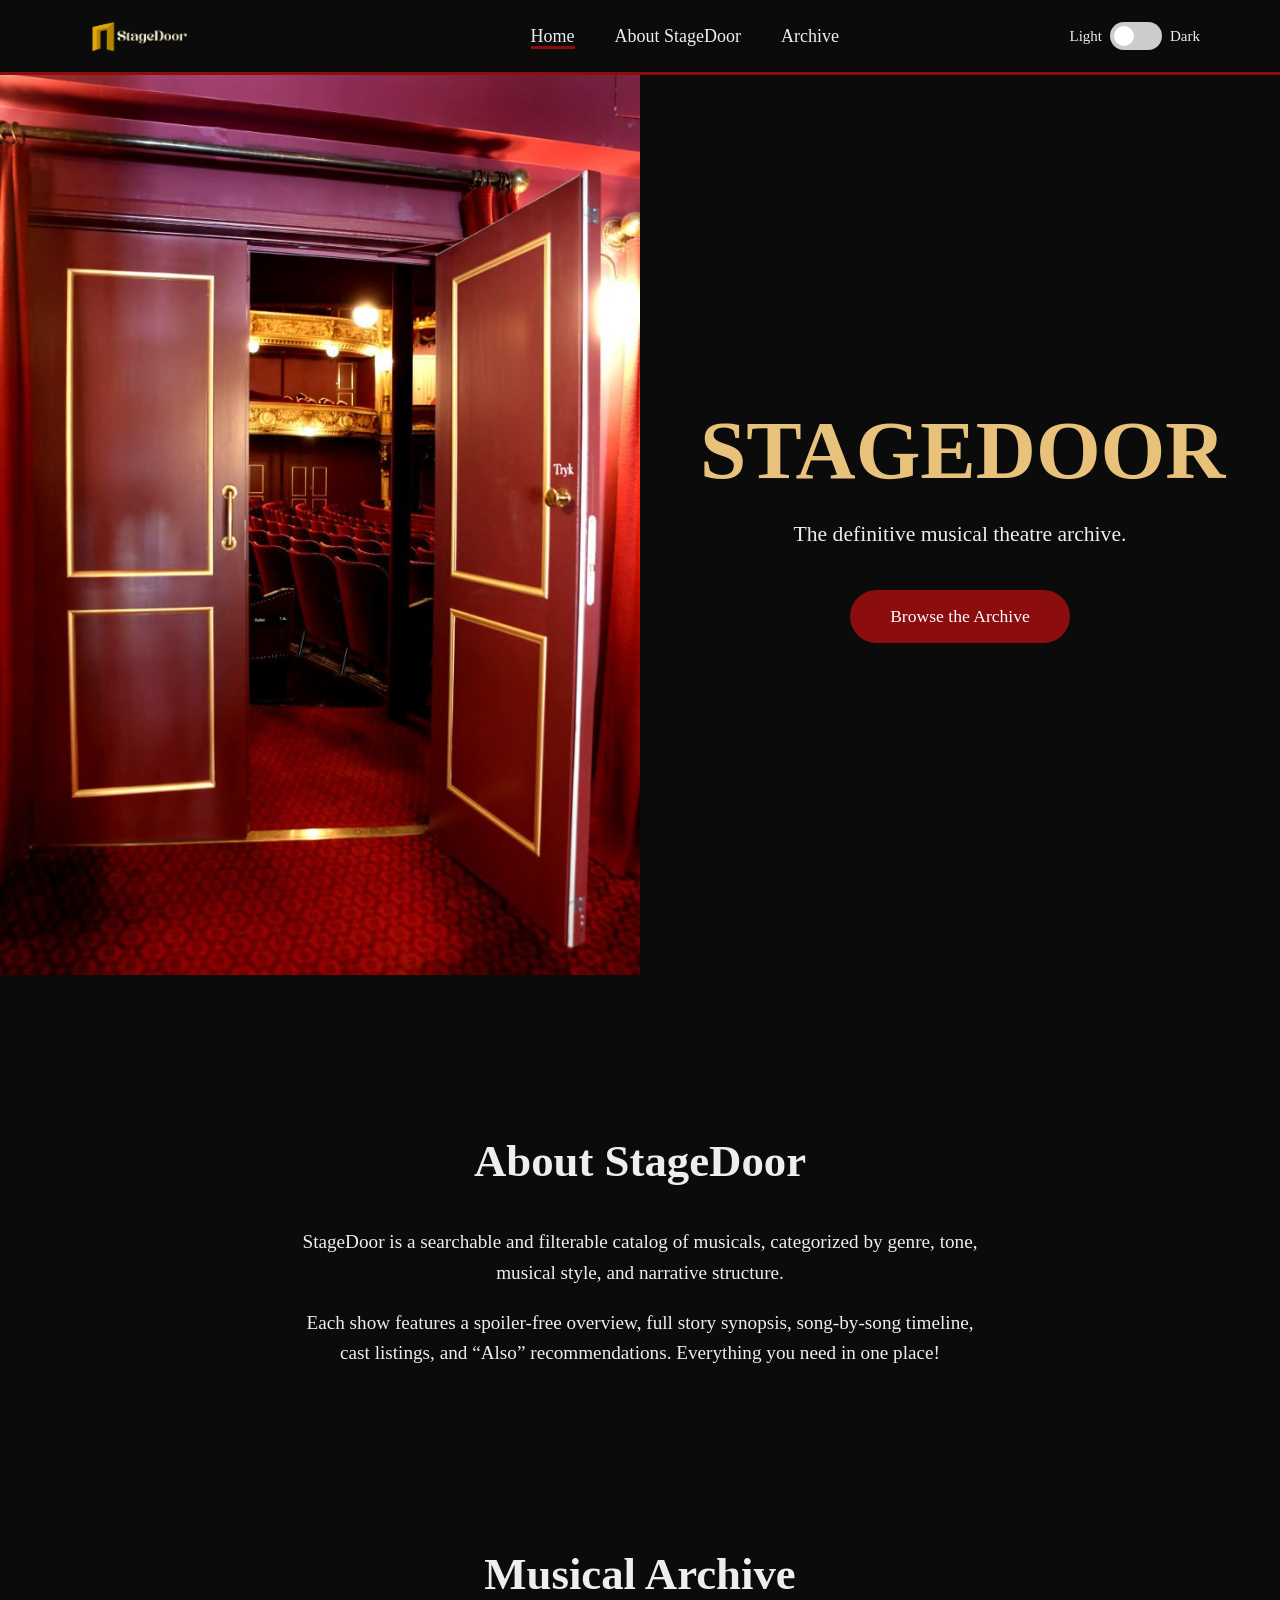
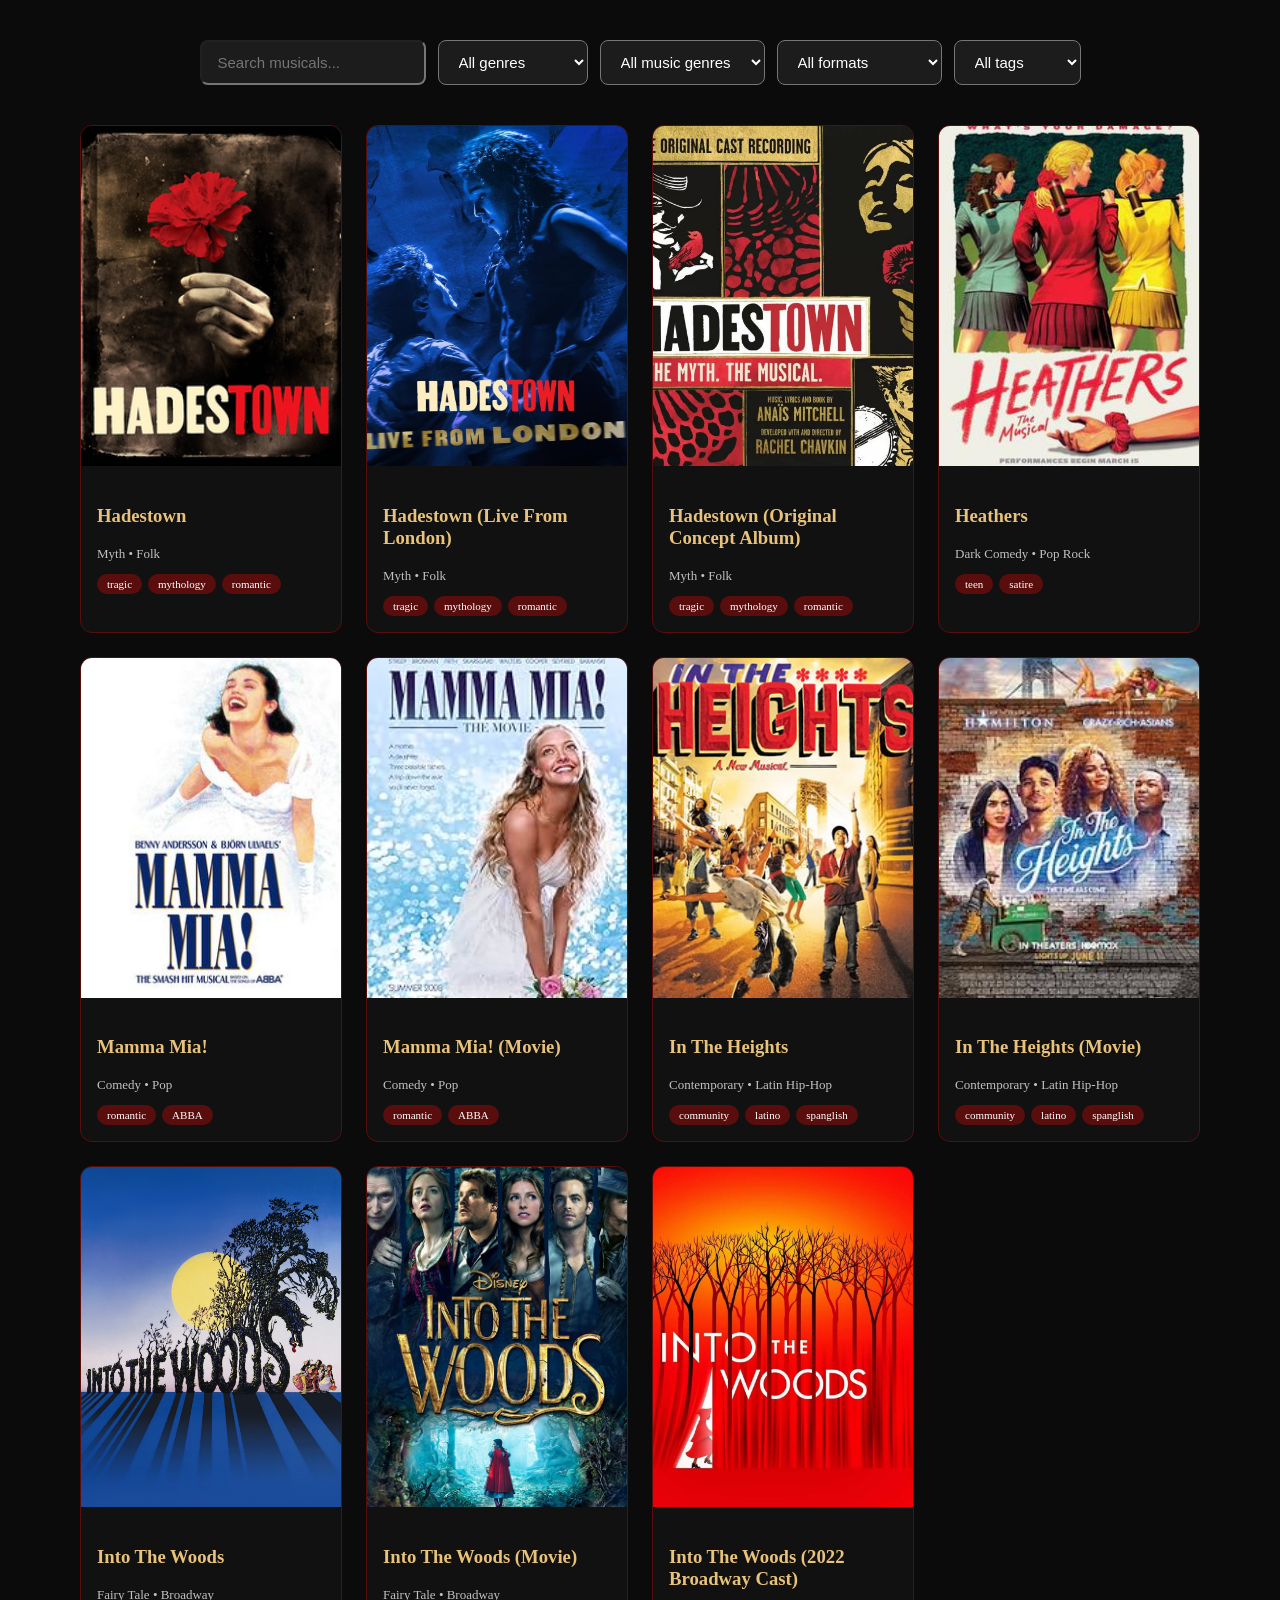
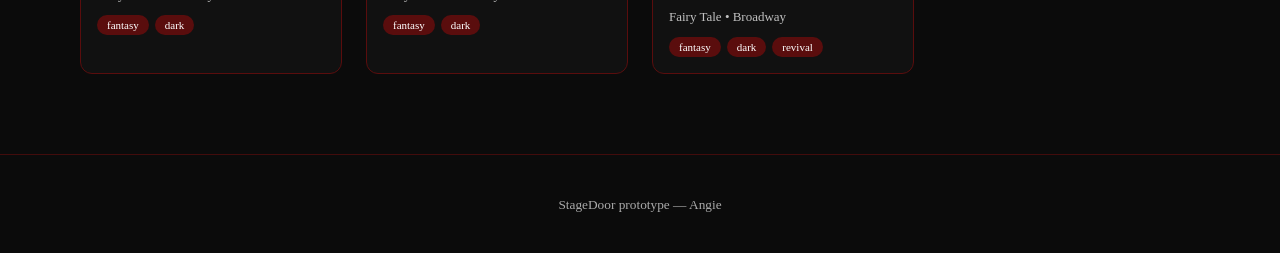
==== commit 1eec1c3d: "tweak" ====
--- a/index.html
+++ b/index.html
@@ -12,7 +12,7 @@
         <div class="header-content">
             <a href="index.html" class="logo-link">
                 <!-- Light mode logo -->
-                <img src="images/StageDoorLogo.png" alt="StageDoor" class="logo-light">
+                <img src="images/StageDoorLogoLightMode.png" alt="StageDoor" class="logo-light">
                 <!-- Dark mode logo -->
                 <img src="images/StageDoorLogoDarkMode.png" alt="StageDoor" class="logo-dark">
             </a>
@@ -45,9 +45,6 @@
                     <h1 class="hero-title">STAGEDOOR</h1>
                     <p class="hero-subtitle">
                         The definitive musical theatre archive.<br>
-                        Discover production histories, character breakdowns,<br>
-                        and the evolution of the stage from classic revivals<br>
-                        to contemporary masterpieces.
                     </p>
                     <a href="#archive" class="btn-primary">Browse the Archive</a>
                 </div>
--- a/style.css
+++ b/style.css
@@ -394,26 +394,31 @@
     display: none;
 }
 
-/* ===================== LOGO THEME SWAP ===================== */
+/* ===================== CHANGE LOGO ===================== */
 .logo-link {
-    position: relative;
-    display: inline-block;
+    display: inline-flex;
+    align-items: center;
+    height: 42px;
+    width: 220px;               /* fixed container so both logos occupy same space */
+    justify-content: flex-start;
 }
 
 .logo-light,
 .logo-dark {
-    height: 42px;
-    width: auto;
+    height: 42px !important;
+    max-height: 42px !important;
+    width: auto !important;
+    object-fit: contain;        /* forces the visible content to the same height */
+    vertical-align: middle;
     transition: opacity 0.3s ease;
 }
 
-/* Dark mode: show dark logo, hide light */
-body.dark .logo-light { display: none; }
-body.dark .logo-dark { display: inline-block; }
-
-/* Light mode: show light logo, hide dark */
-body.light .logo-dark { display: none; }
-body.light .logo-light { display: inline-block; }
+/* Show correct logo based on mode */
+body.dark .logo-light  { display: none !important; }
+body.dark .logo-dark   { display: inline-block !important; }
+
+body.light .logo-dark  { display: none !important; }
+body.light .logo-light { display: inline-block !important; }
 
 /* Mobile */
 @media (max-width: 768px) {
